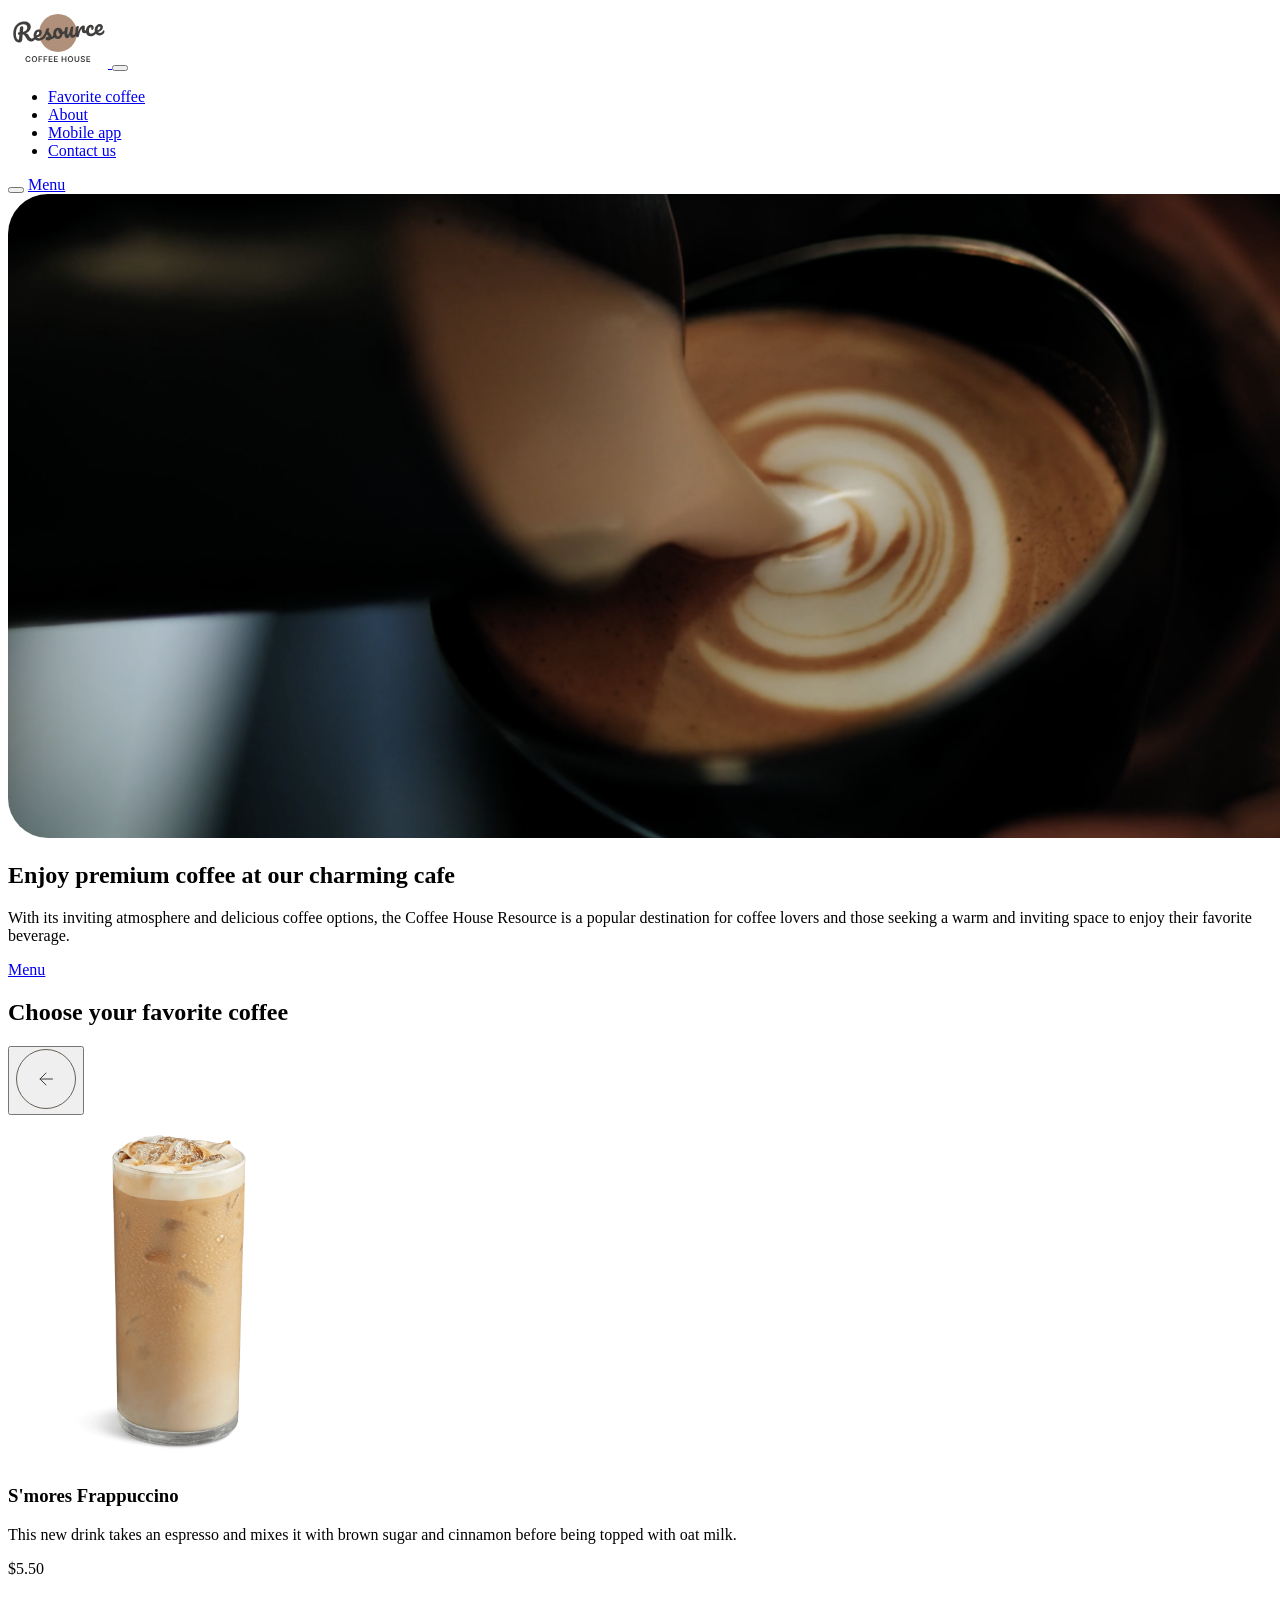
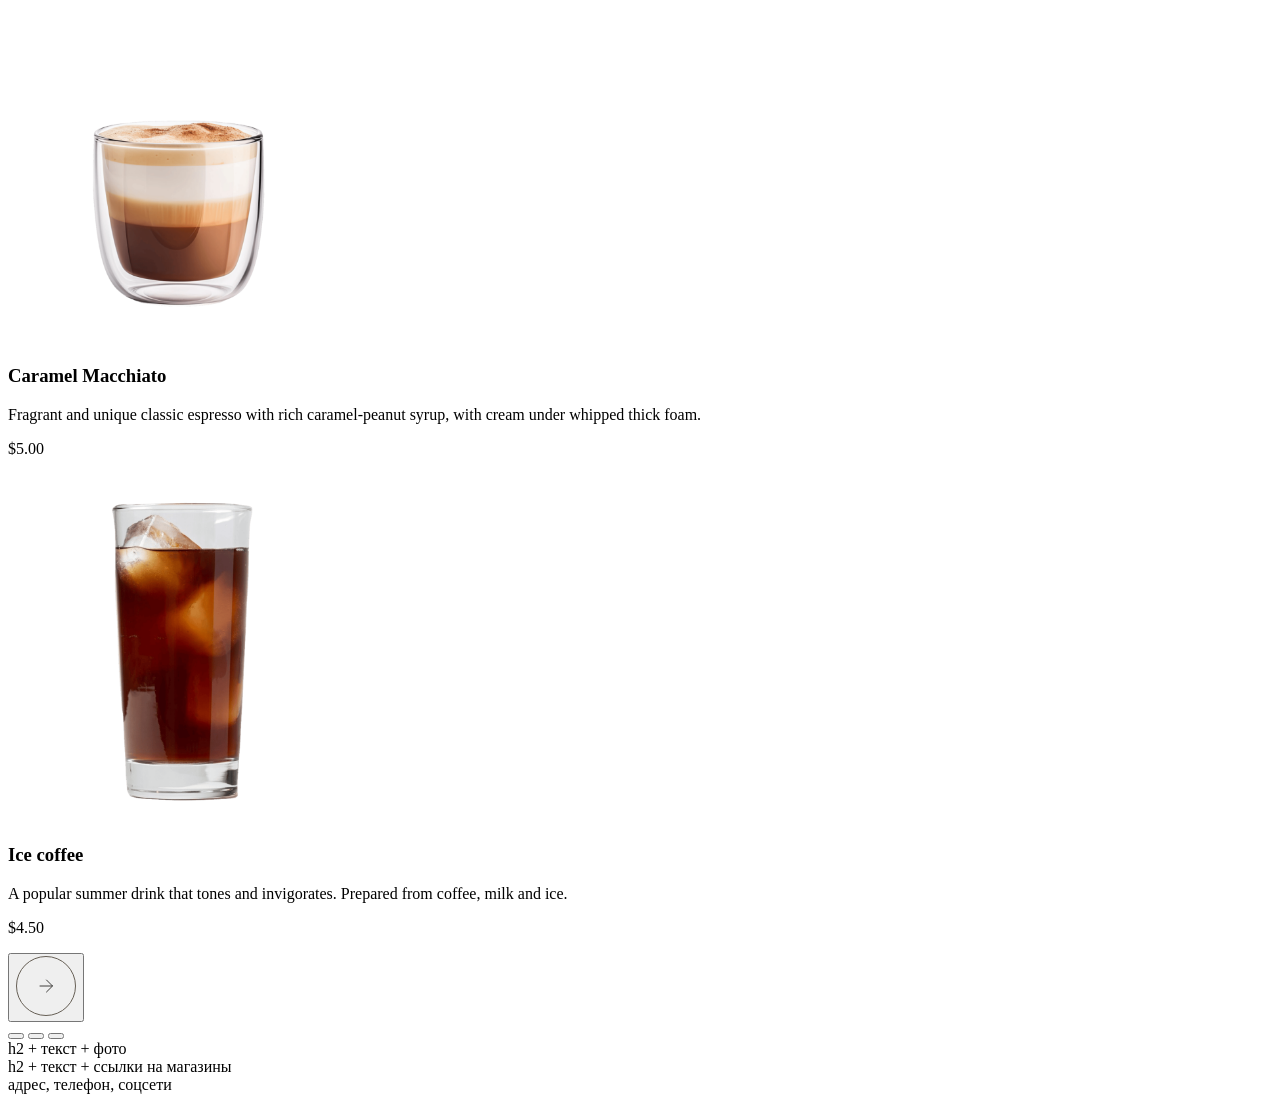
==== index.html @ 39bb1aa1 "feat: add slider to html" ====
<!doctype html>
<html lang="en">
  <head>
    <meta charset="UTF-8" />
    <meta name="viewport" content="width=device-width, initial-scale=1.0" />
    <link rel="stylesheet" href="css/reset.css" />
    <link rel="stylesheet" href="css/variables.css" />
    <link rel="stylesheet" href="css/style.css" />
    <link rel="icon" href="assets/icons/favicon.png" type="image/png" />
    <title>Coffee House</title>
  </head>
  <body>
    <header>
      <a href="index.html">
        <img src="assets/icons/logo.svg" alt="Coffee House" />
      </a>
      <button
        class="burger"
        type="button"
        aria-label="Menu"
        aria-expanded="false"
        aria-controls="site-nav"
      ></button>
      <nav id="site-nav">
        <ul>
          <li><a href="index.html#favorite-coffee">Favorite coffee</a></li>
          <li><a href="index.html#about">About</a></li>
          <li><a href="index.html#mobile-app">Mobile app</a></li>
          <li><a href="menu.html#contact-us">Contact us</a></li>
        </ul>
      </nav>
      <button class="theme-toggle" type="button" aria-label="Switch theme" aria-pressed="false"></button>
      <a class="menu-link" href="menu.html">Menu</a>
    </header>
    <main>
      <section class="hero" id="hero">
        <img class="hero-image" src="assets/images/coffee-hero.png" alt="Coffee image" />
        <div class="hero-content">
          <h1>Enjoy premium coffee at our charming cafe</h1>
          <p>
            With its inviting atmosphere and delicious coffee options, the Coffee House Resource is a popular
            destination for coffee lovers and those seeking a warm and inviting space to enjoy their favorite
            beverage.
          </p>
          <a href="menu.html" class="button">Menu</a>
        </div>
      </section>
      <section id="favorite-coffee">
        <h2>Choose your <span class="accent">favorite</span> coffee</h2>
        <div class="coffee-slider">
          <button
            class="coffee-slider__btn coffee-slider__btn--back"
            type="button"
            aria-label="Previous coffee"
            aria-controls="favorite-slider"
            aria-pressed="false"
          >
            <img src="assets/icons/button-icon-dark-back.svg" alt="" />
          </button>
          <div class="coffee-slider__viewport" id="favorite-slider">
            <ul class="coffee-slider__track">
              <li class="coffee-slider__slide">
                <article>
                  <img class="coffee-slider__image" src="assets/images/coffee-slider-1.png" alt="" />
                  <h3>S'mores Frappuccino</h3>
                  <p>
                    This new drink takes an espresso and mixes it with brown sugar and cinnamon before being
                    topped with oat milk.
                  </p>
                  <p class="coffee-slider__price">$5.50</p>
                </article>
              </li>
              <li class="coffee-slider__slide">
                <article>
                  <img class="coffee-slider__image" src="assets/images/coffee-slider-2.png" alt="" />
                  <h3>Caramel Macchiato</h3>
                  <p>
                    Fragrant and unique classic espresso with rich caramel-peanut syrup, with cream under
                    whipped thick foam.
                  </p>
                  <p class="coffee-slider__price">$5.00</p>
                </article>
              </li>
              <li class="coffee-slider__slide">
                <article>
                  <img class="coffee-slider__image" src="assets/images/coffee-slider-3.png" alt="" />
                  <h3>Ice coffee</h3>
                  <p>
                    A popular summer drink that tones and invigorates. Prepared from coffee, milk and ice.
                  </p>
                  <p class="coffee-slider__price">$4.50</p>
                </article>
              </li>
            </ul>
          </div>
          <button
            class="coffee-slider__btn coffee-slider__btn--next"
            type="button"
            aria-label="Next coffee"
            aria-controls="favorite-slider"
            aria-pressed="false"
          >
            <img src="assets/icons/button-icon-dark-next.svg" alt="" />
          </button>
          <div class="coffee-slider__dots">
            <button
              class="coffee-slider__dot"
              type="button"
              aria-label="Go to slide 1"
              aria-current="true"
            ></button>
            <button class="coffee-slider__dot" type="button" aria-label="Go to slide 2"></button>
            <button class="coffee-slider__dot" type="button" aria-label="Go to slide 3"></button>
          </div>
        </div>
      </section>
      <section id="about">h2 + текст + фото</section>
      <section id="mobile-app">h2 + текст + ссылки на магазины</section>
    </main>
    <footer id="contacts">адрес, телефон, соцсети</footer>
    <script src="js/theme.js"></script>
  </body>
</html>
---- css/style.css ----
.hero-image {
  width: 1360px;
  height: 644px;
  border-radius: 40px;
}

.coffee-slider__image {
  width: 348px;
  height: 348px;
}

.coffee-slider__track {
  list-style: none;
  margin: 0;
  padding: 0;
}
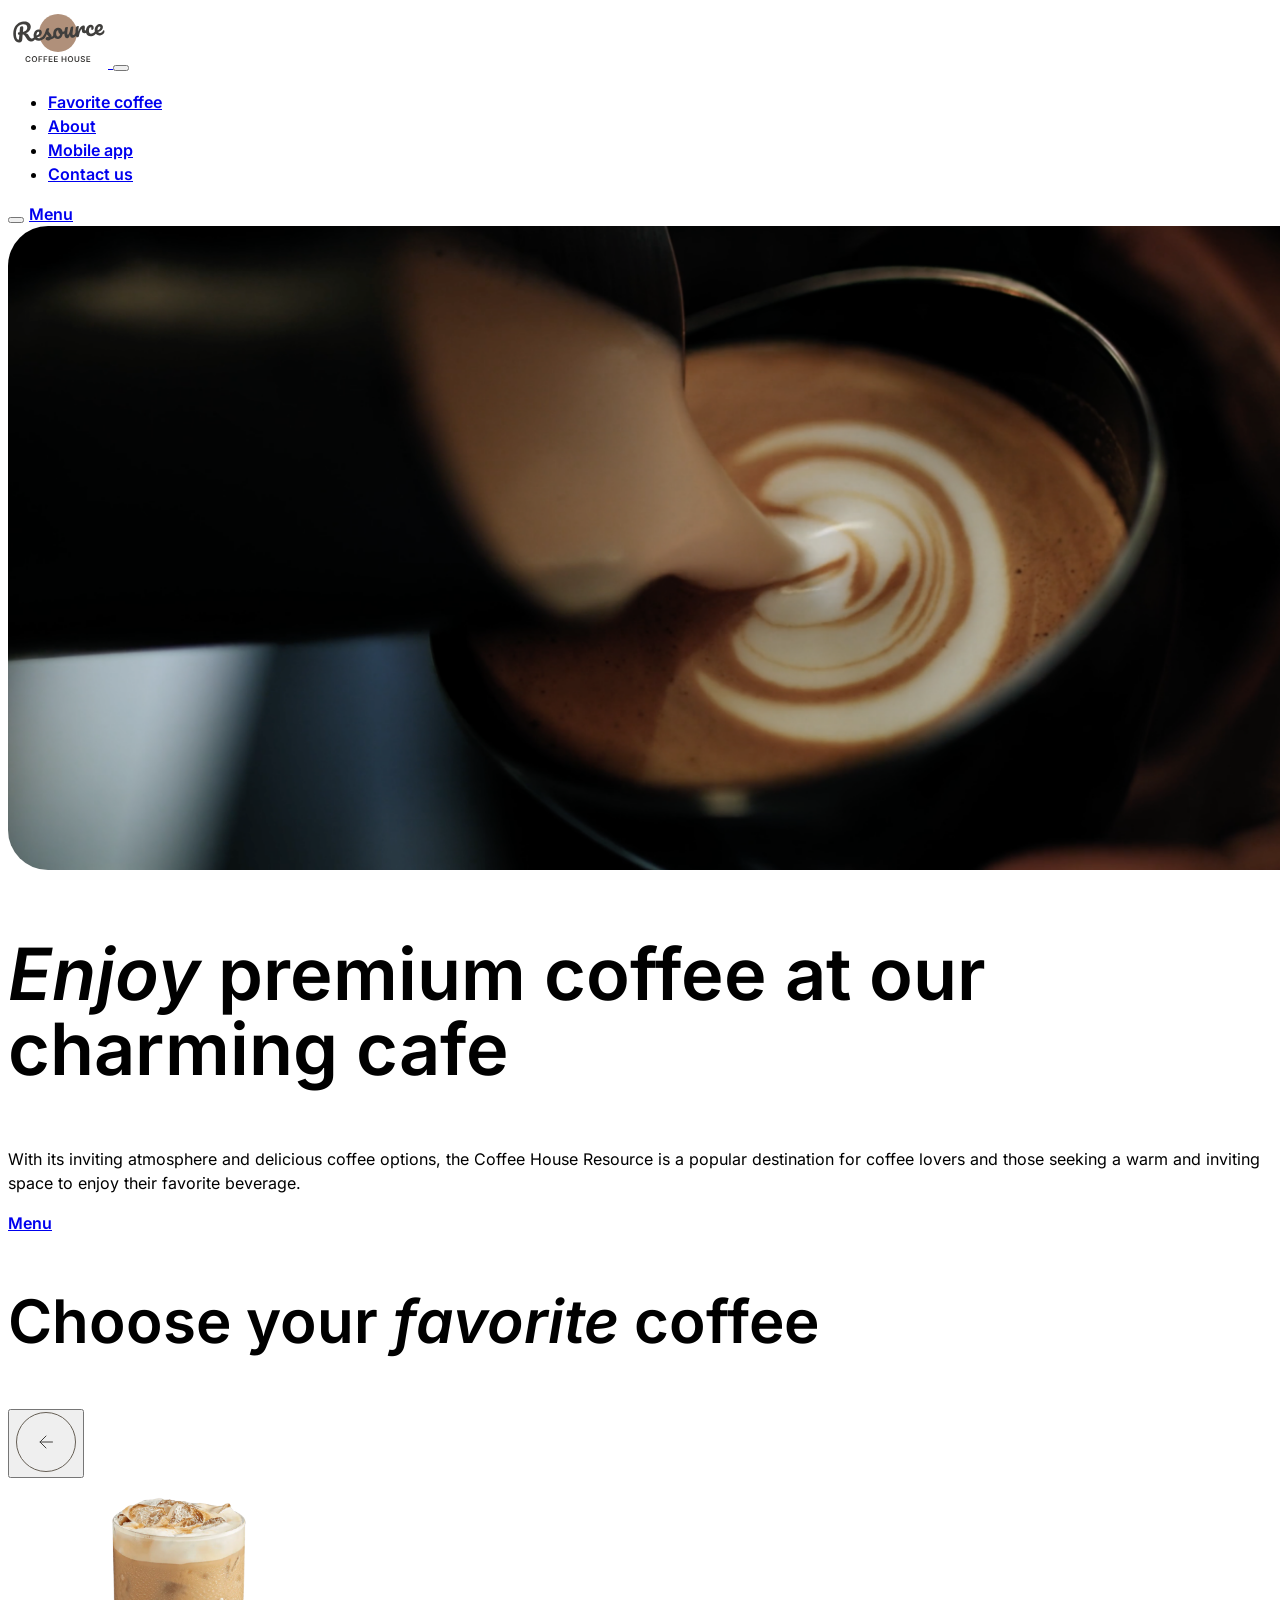
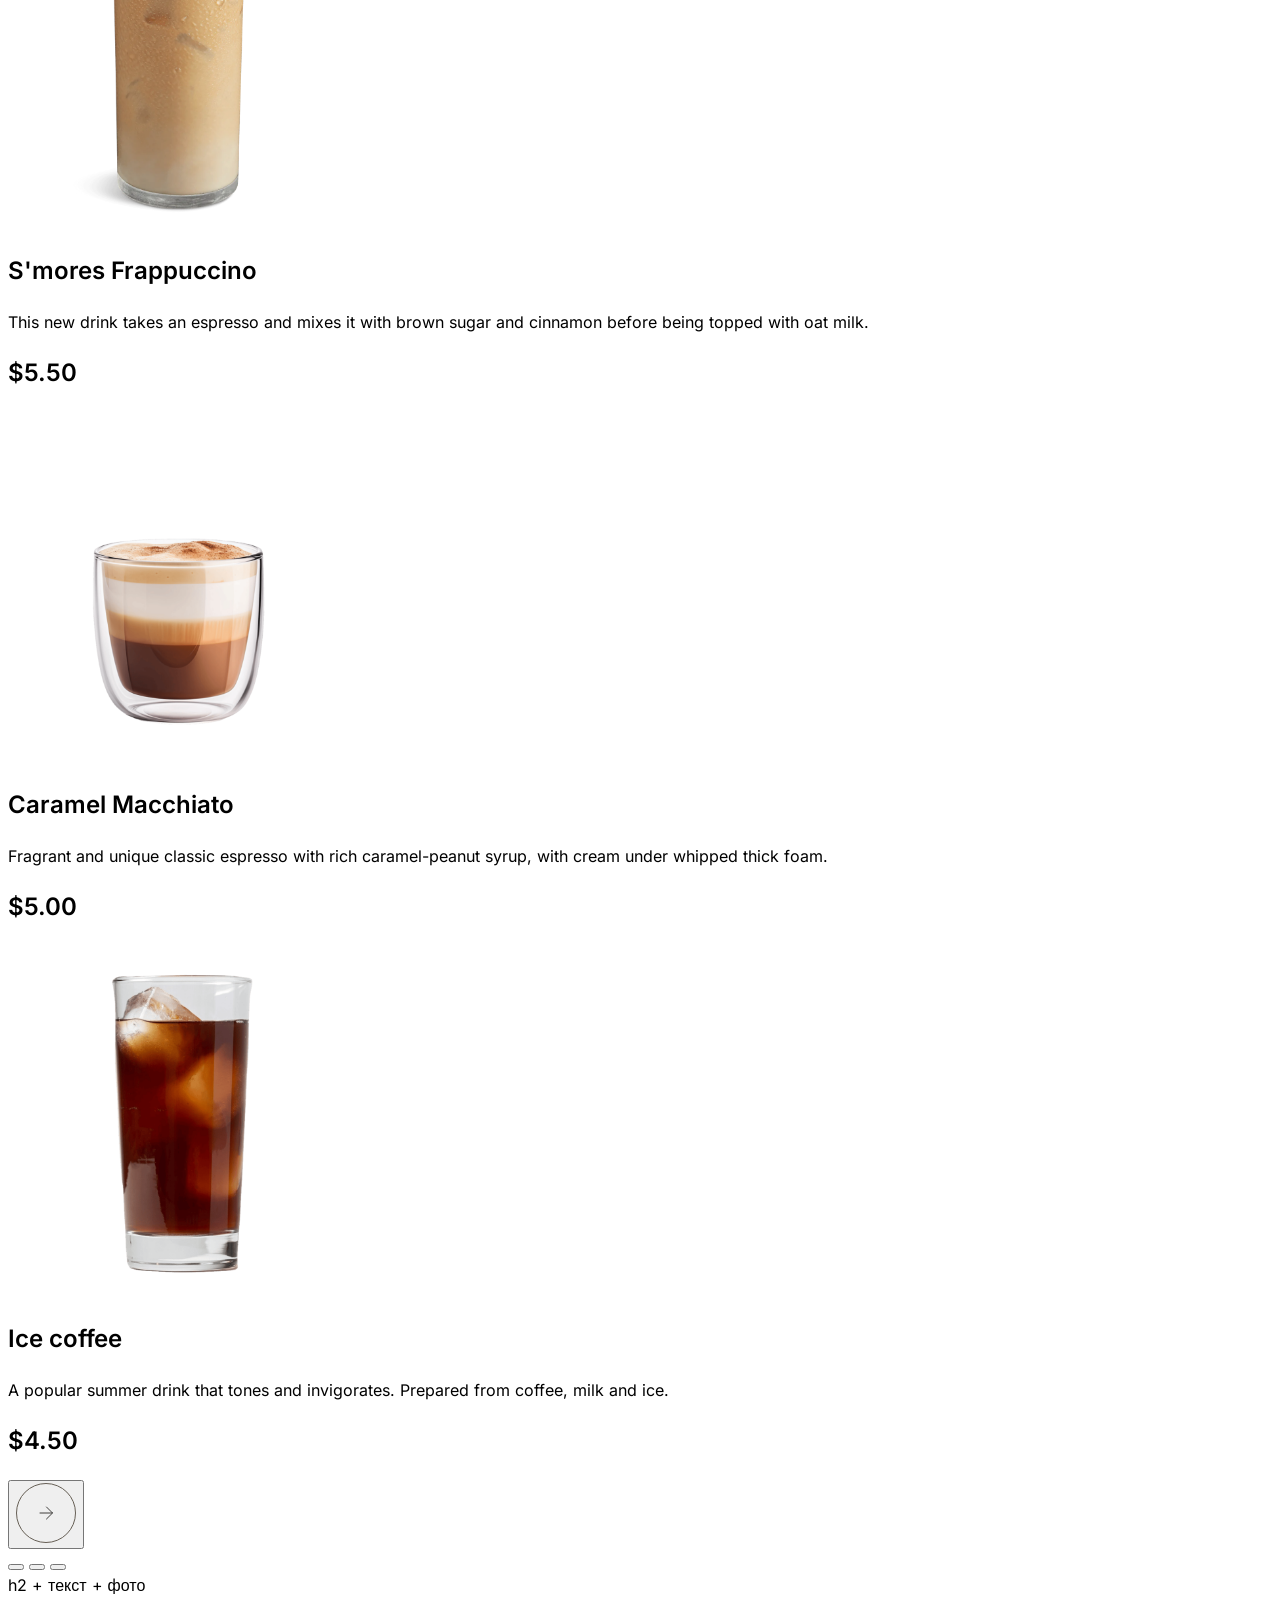
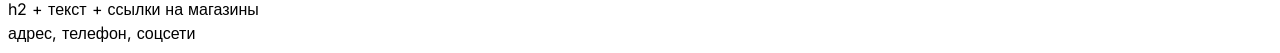
==== commit 6a386a85: "feat: add fonts settings" ====
--- a/index.html
+++ b/index.html
@@ -3,6 +3,20 @@
   <head>
     <meta charset="UTF-8" />
     <meta name="viewport" content="width=device-width, initial-scale=1.0" />
+    <link
+      rel="preload"
+      href="assets/fonts/inter-latin.woff2"
+      as="font"
+      type="font/woff2"
+      crossorigin
+    />
+    <link
+      rel="preload"
+      href="assets/fonts/inter-latin-italic-600.woff2"
+      as="font"
+      type="font/woff2"
+      crossorigin
+    />
     <link rel="stylesheet" href="css/reset.css" />
     <link rel="stylesheet" href="css/variables.css" />
     <link rel="stylesheet" href="css/style.css" />
@@ -36,13 +50,13 @@
       <section class="hero" id="hero">
         <img class="hero-image" src="assets/images/coffee-hero.png" alt="Coffee image" />
         <div class="hero-content">
-          <h1>Enjoy premium coffee at our charming cafe</h1>
+          <h1><span class="accent">Enjoy</span> premium coffee at our charming cafe</h1>
           <p>
             With its inviting atmosphere and delicious coffee options, the Coffee House Resource is a popular
             destination for coffee lovers and those seeking a warm and inviting space to enjoy their favorite
             beverage.
           </p>
-          <a href="menu.html" class="button">Menu</a>
+          <a class="menu-link button" href="menu.html">Menu</a>
         </div>
       </section>
       <section id="favorite-coffee">
@@ -53,7 +67,6 @@
             type="button"
             aria-label="Previous coffee"
             aria-controls="favorite-slider"
-            aria-pressed="false"
           >
             <img src="assets/icons/button-icon-dark-back.svg" alt="" />
           </button>
@@ -98,7 +111,6 @@
             type="button"
             aria-label="Next coffee"
             aria-controls="favorite-slider"
-            aria-pressed="false"
           >
             <img src="assets/icons/button-icon-dark-next.svg" alt="" />
           </button>
--- a/css/variables.css
+++ b/css/variables.css
@@ -0,0 +1,52 @@
+@font-face {
+  font-family: "Inter";
+  font-style: normal;
+  font-weight: 400 600;
+  font-display: optional;
+  src: url("../assets/fonts/inter-latin.woff2") format("woff2");
+}
+
+@font-face {
+  font-family: "Inter";
+  font-style: italic;
+  font-weight: 600;
+  font-display: optional;
+  src: url("../assets/fonts/inter-latin-italic-600.woff2") format("woff2");
+}
+
+:root {
+  --font-family: "Inter", sans-serif;
+
+  /* headings */
+  --font-size-h1: 72px;
+  --font-weight-h1: 600;
+  --line-height-h1: 1.05;
+  --font-style-h1-accent: italic;
+
+  --font-size-h2: 60px;
+  --font-weight-h2: 600;
+  --line-height-h2: 1.25;
+  --font-style-h2-accent: italic;
+
+  --font-size-h3: 24px;
+  --font-weight-h3: 600;
+  --line-height-h3: 1.25;
+
+  /* body */
+  --font-size-body-medium: 16px;
+  --font-weight-body-medium: 400;
+  --line-height-body-medium: 1.5;
+
+  --font-size-body-caption: 10px;
+  --font-weight-body-caption: 600;
+  --line-height-body-caption: 1.4;
+
+  /* action */
+  --font-size-link-and-button: 16px;
+  --font-weight-link-and-button: 600;
+  --line-height-link-and-button: 1.5;
+
+  --font-size-burger-link: 32px;
+  --font-weight-burger-link: 600;
+  --line-height-burger-link: 1.25;
+}
--- a/css/style.css
+++ b/css/style.css
@@ -1,3 +1,45 @@
+body {
+  font-family: var(--font-family);
+  font-size: var(--font-size-body-medium);
+  font-weight: var(--font-weight-body-medium);
+  line-height: var(--line-height-body-medium);
+  font-synthesis: none;
+}
+
+h1 {
+  font-size: var(--font-size-h1);
+  font-weight: var(--font-weight-h1);
+  line-height: var(--line-height-h1);
+}
+
+h1 .accent {
+  font-style: var(--font-style-h1-accent);
+}
+
+h2 {
+  font-size: var(--font-size-h2);
+  font-weight: var(--font-weight-h2);
+  line-height: var(--line-height-h2);
+}
+
+h2 .accent {
+  font-style: var(--font-style-h2-accent);
+}
+
+h3,
+.coffee-slider__price {
+  font-size: var(--font-size-h3);
+  font-weight: var(--font-weight-h3);
+  line-height: var(--line-height-h3);
+}
+
+#site-nav a,
+.menu-link {
+  font-size: var(--font-size-link-and-button);
+  font-weight: var(--font-weight-link-and-button);
+  line-height: var(--line-height-link-and-button);
+}
+
 .hero-image {
   width: 1360px;
   height: 644px;
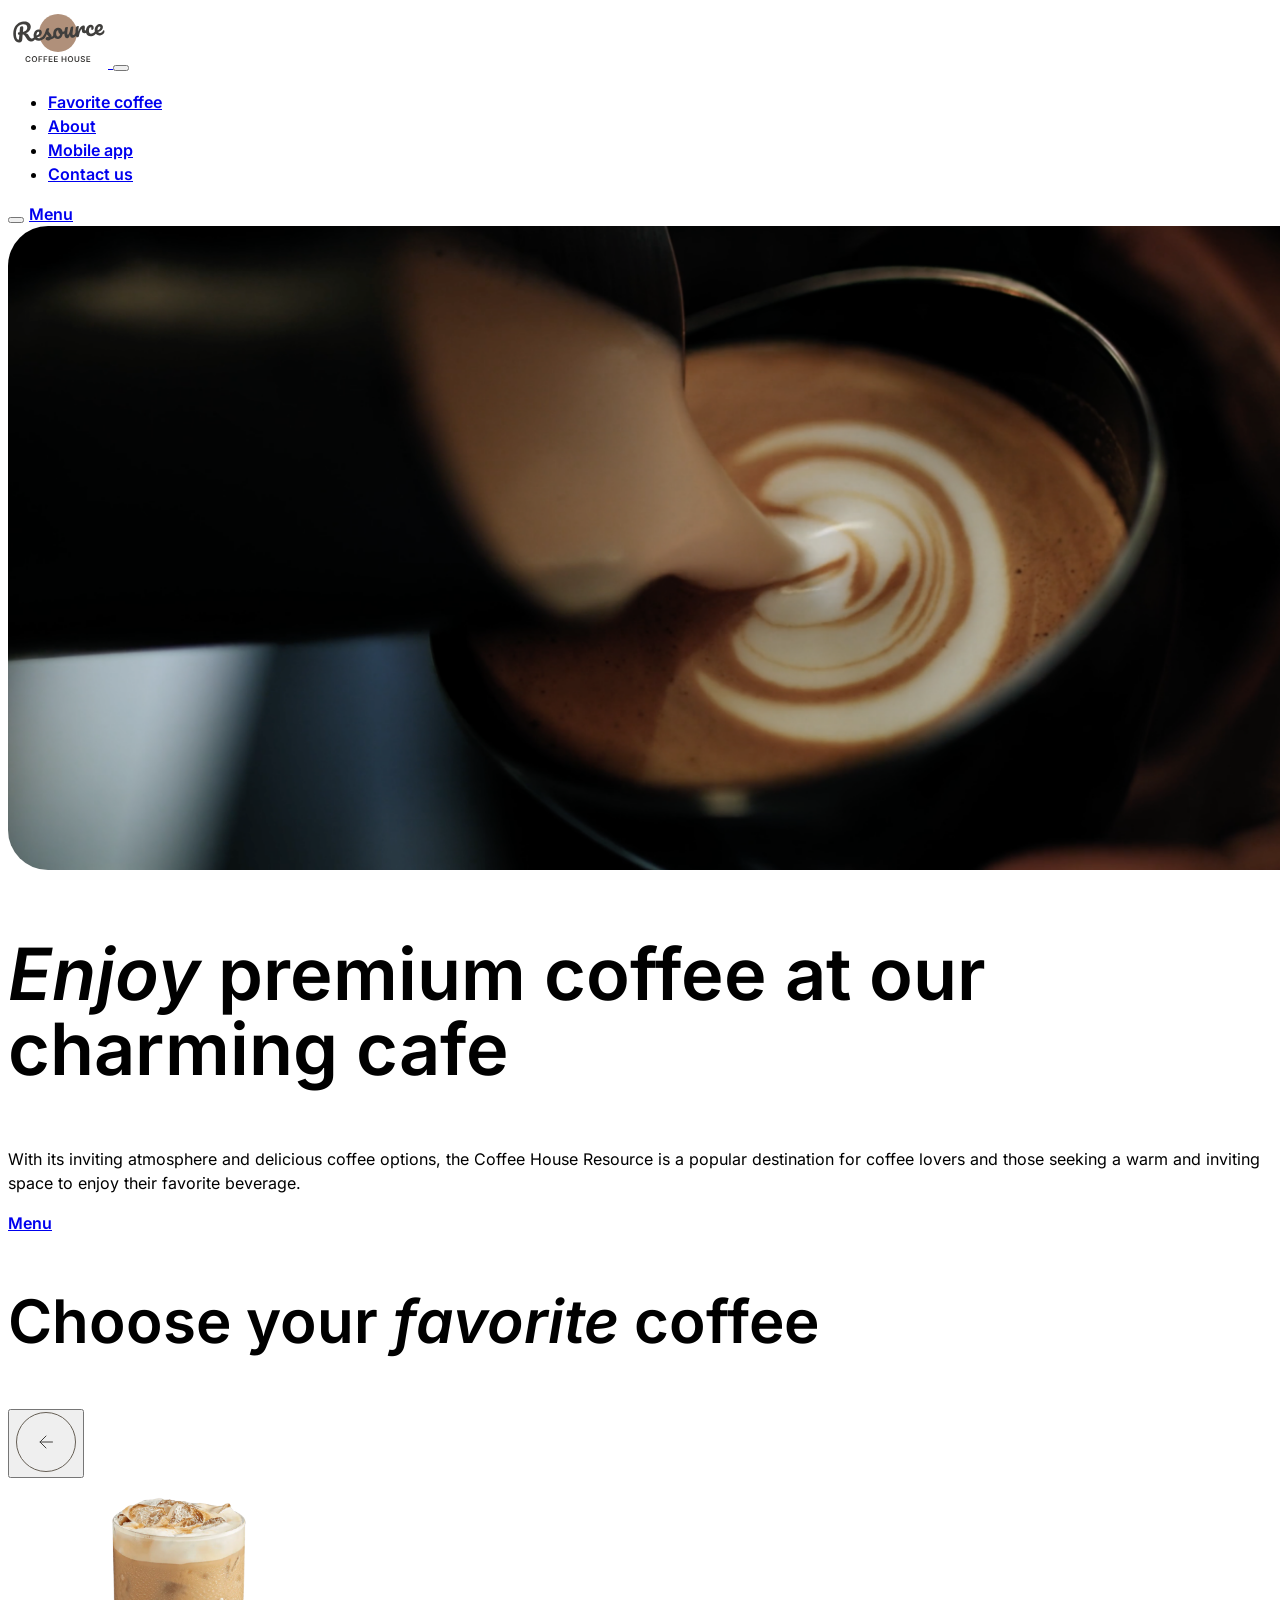
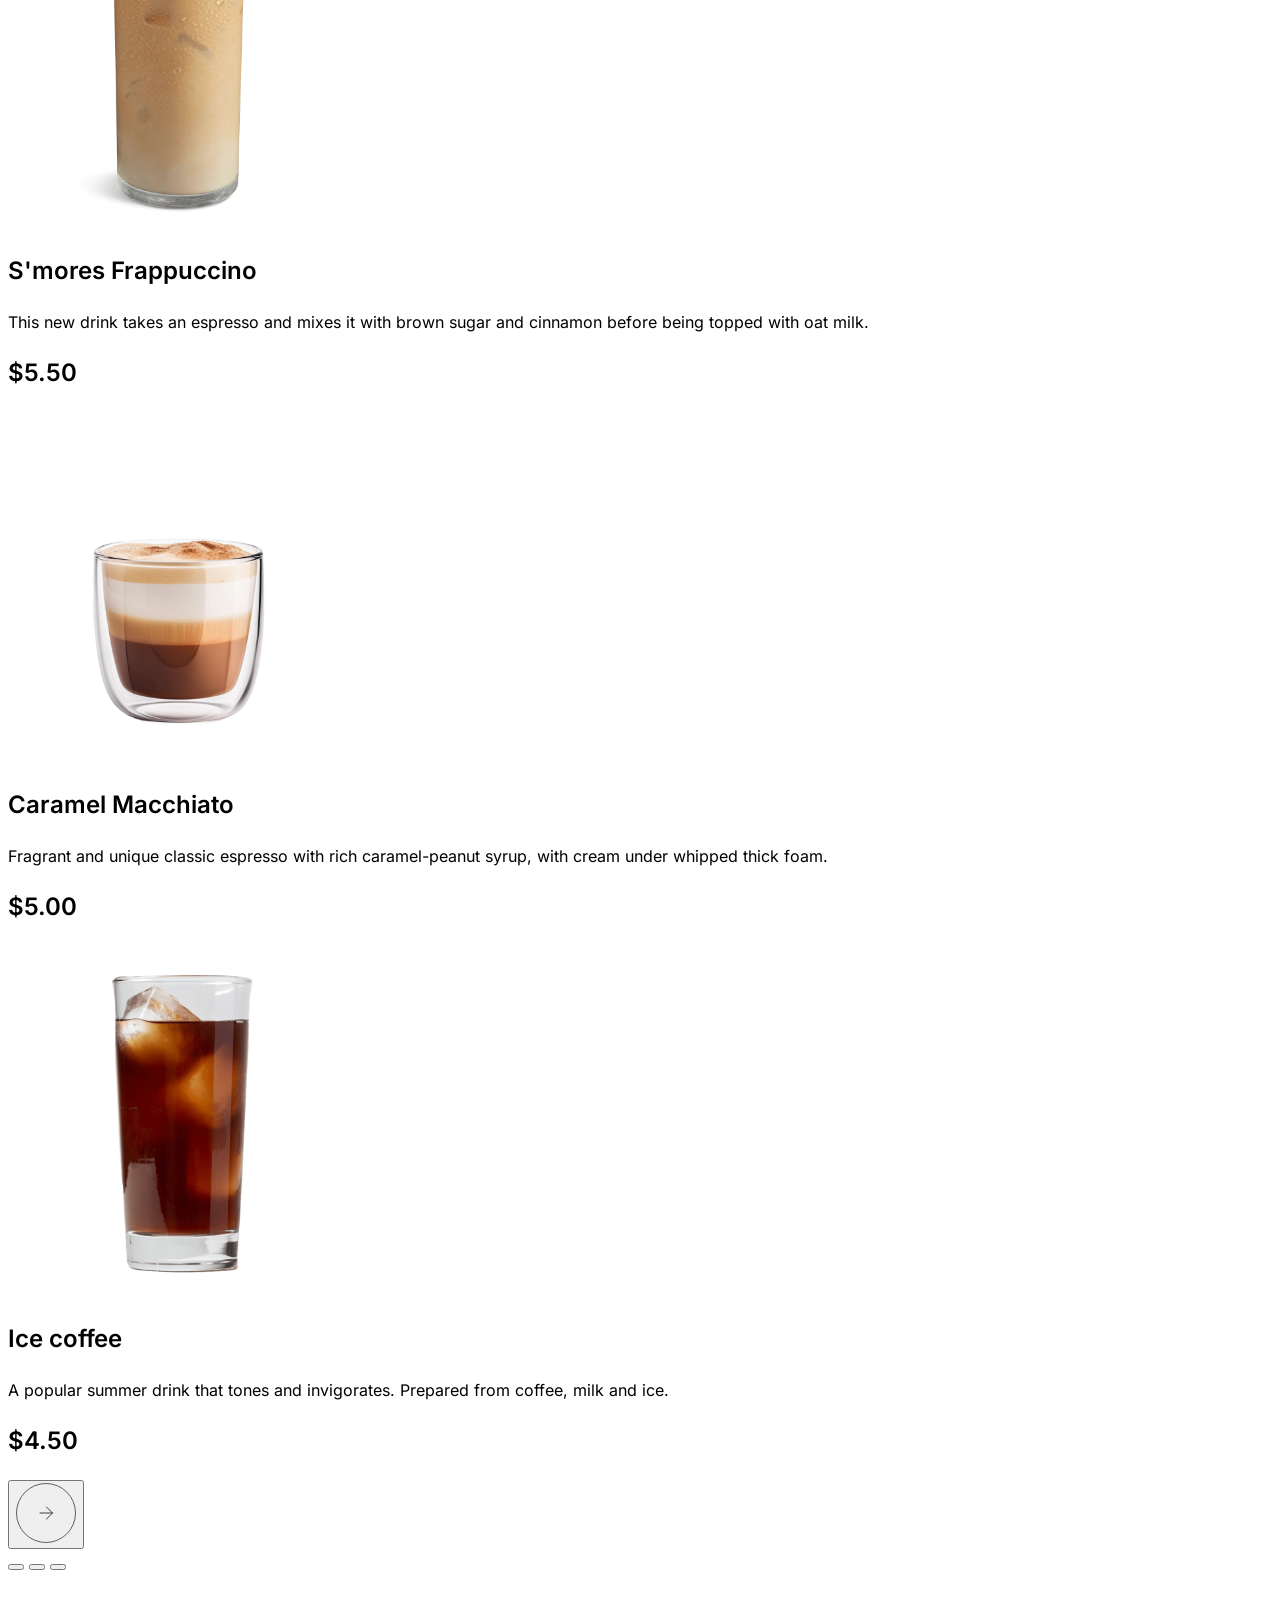
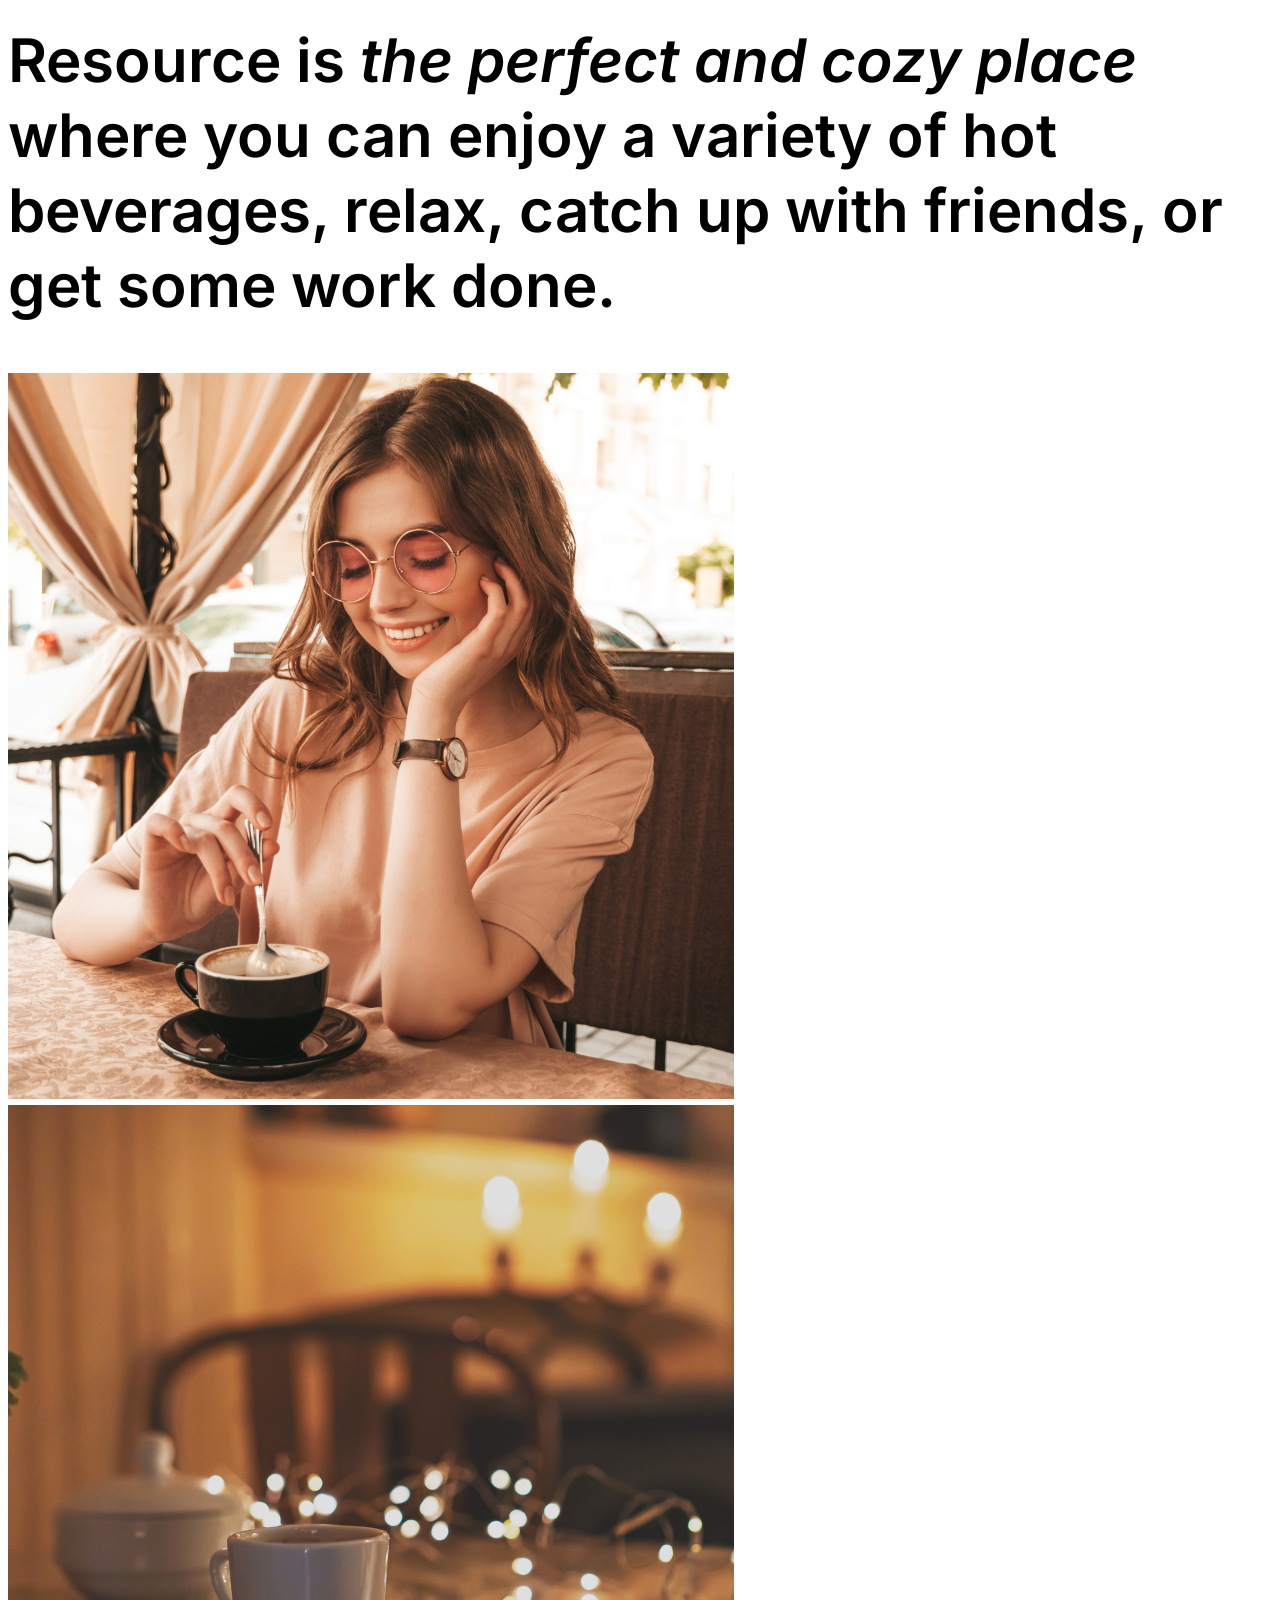
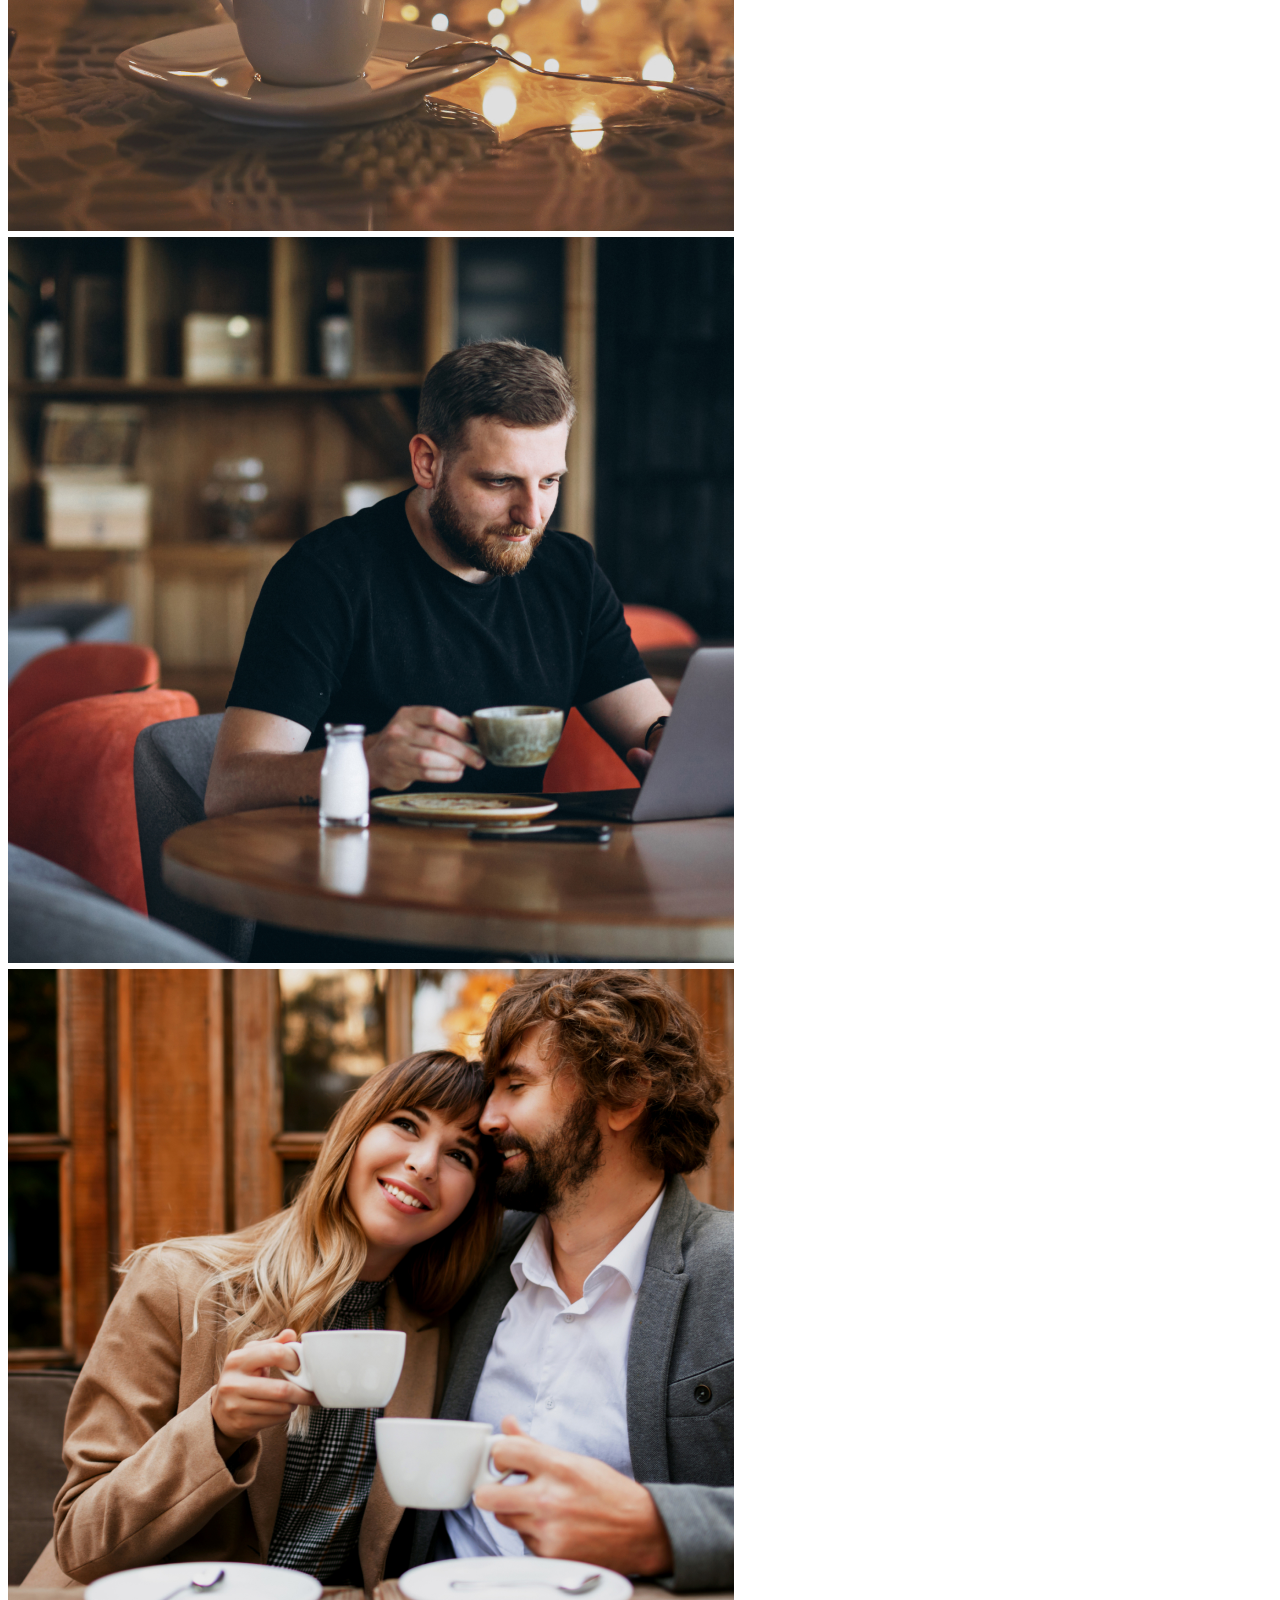
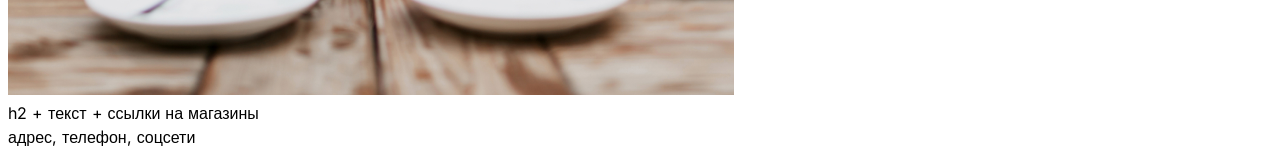
==== commit df78485d: "feat: add about section" ====
--- a/index.html
+++ b/index.html
@@ -3,13 +3,7 @@
   <head>
     <meta charset="UTF-8" />
     <meta name="viewport" content="width=device-width, initial-scale=1.0" />
-    <link
-      rel="preload"
-      href="assets/fonts/inter-latin.woff2"
-      as="font"
-      type="font/woff2"
-      crossorigin
-    />
+    <link rel="preload" href="assets/fonts/inter-latin.woff2" as="font" type="font/woff2" crossorigin />
     <link
       rel="preload"
       href="assets/fonts/inter-latin-italic-600.woff2"
@@ -126,7 +120,18 @@
           </div>
         </div>
       </section>
-      <section id="about">h2 + текст + фото</section>
+      <section class="coffee-about" id="about">
+        <h2>
+          Resource is <span class="accent">the perfect and cozy place</span> where you can enjoy a variety of
+          hot beverages, relax, catch up with friends, or get some work done.
+        </h2>
+        <div class="coffee-about__gallery">
+          <img class="coffee-about__image" src="assets/images/about-1.png" alt="Girl with coffee" />
+          <img class="coffee-about__image" src="assets/images/about-2.png" alt="Cup on table" />
+          <img class="coffee-about__image" src="assets/images/about-3.png" alt="Man with laptop and coffee" />
+          <img class="coffee-about__image" src="assets/images/about-4.png" alt="Couple with coffee" />
+        </div>
+      </section>
       <section id="mobile-app">h2 + текст + ссылки на магазины</section>
     </main>
     <footer id="contacts">адрес, телефон, соцсети</footer>
--- a/css/style.css
+++ b/css/style.css
@@ -56,3 +56,8 @@
   margin: 0;
   padding: 0;
 }
+
+.coffee-about__image {
+  width: 726px;
+  height: 726px;
+}
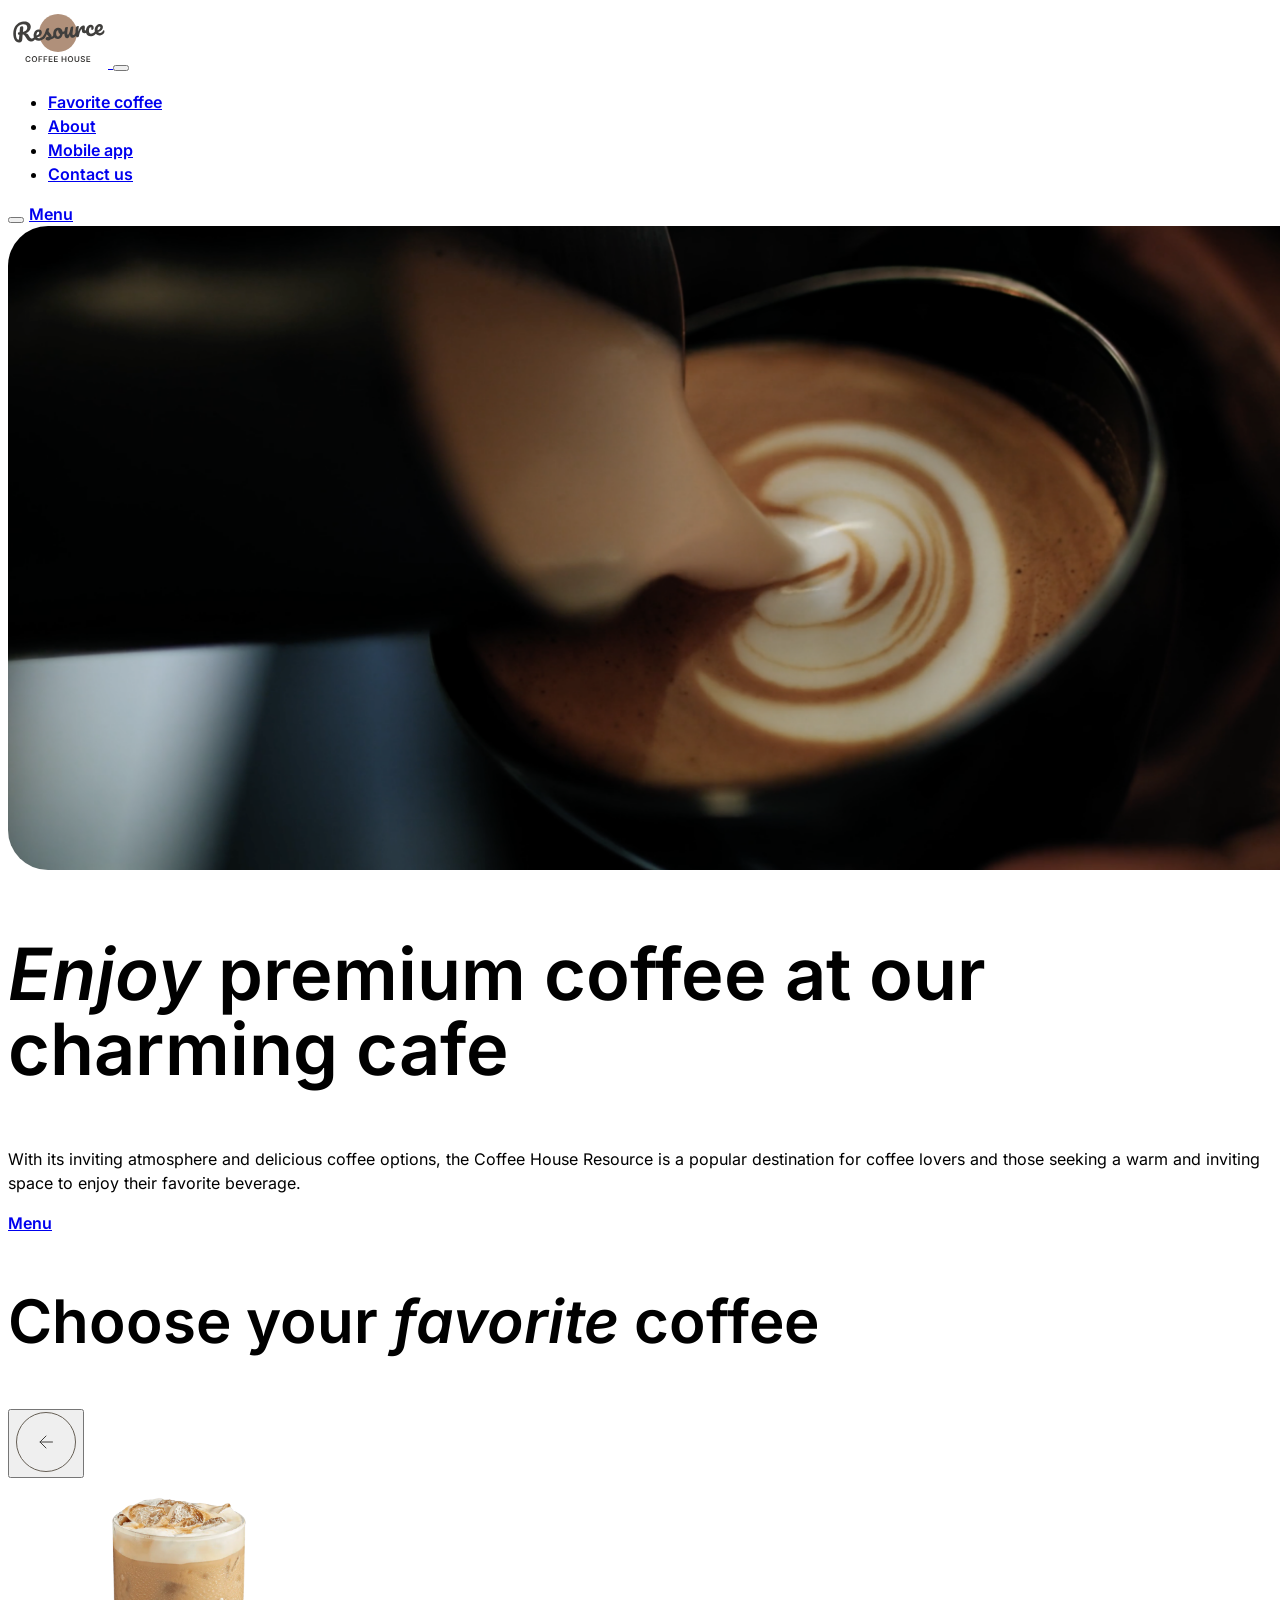
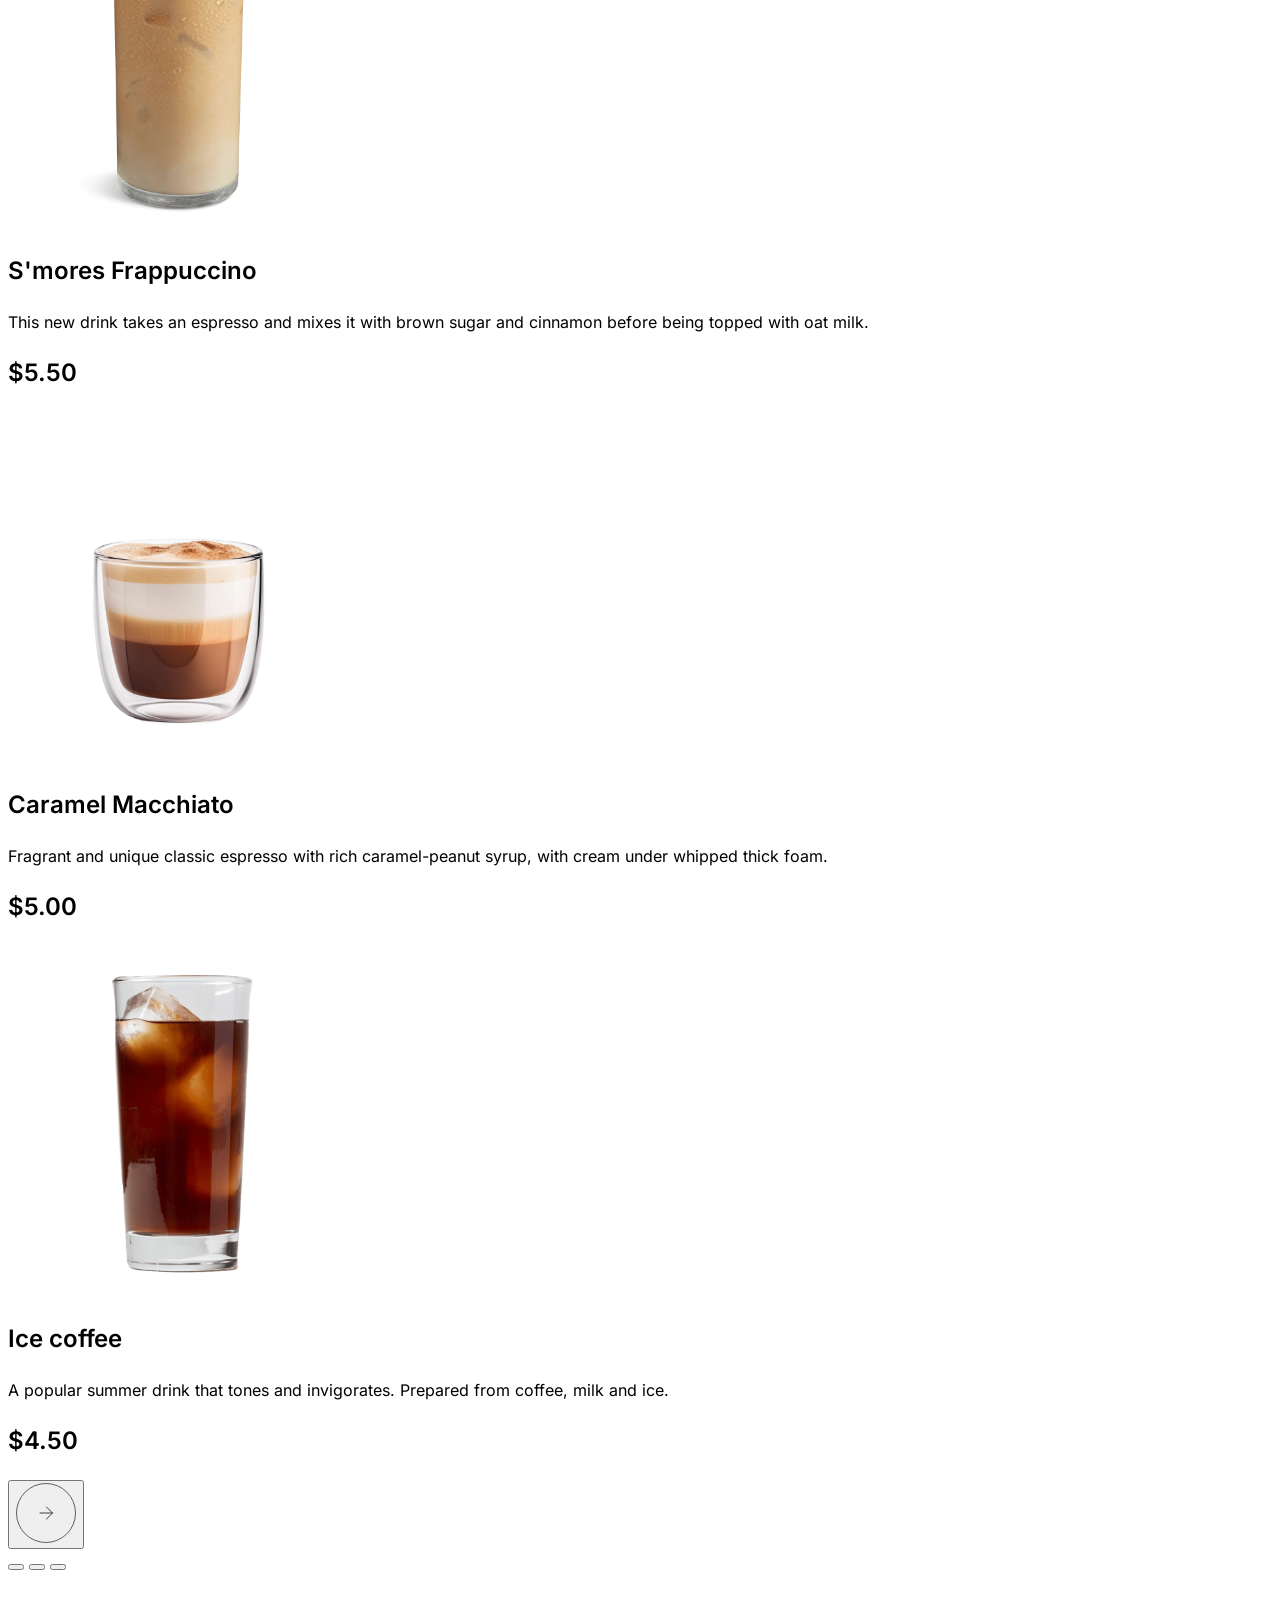
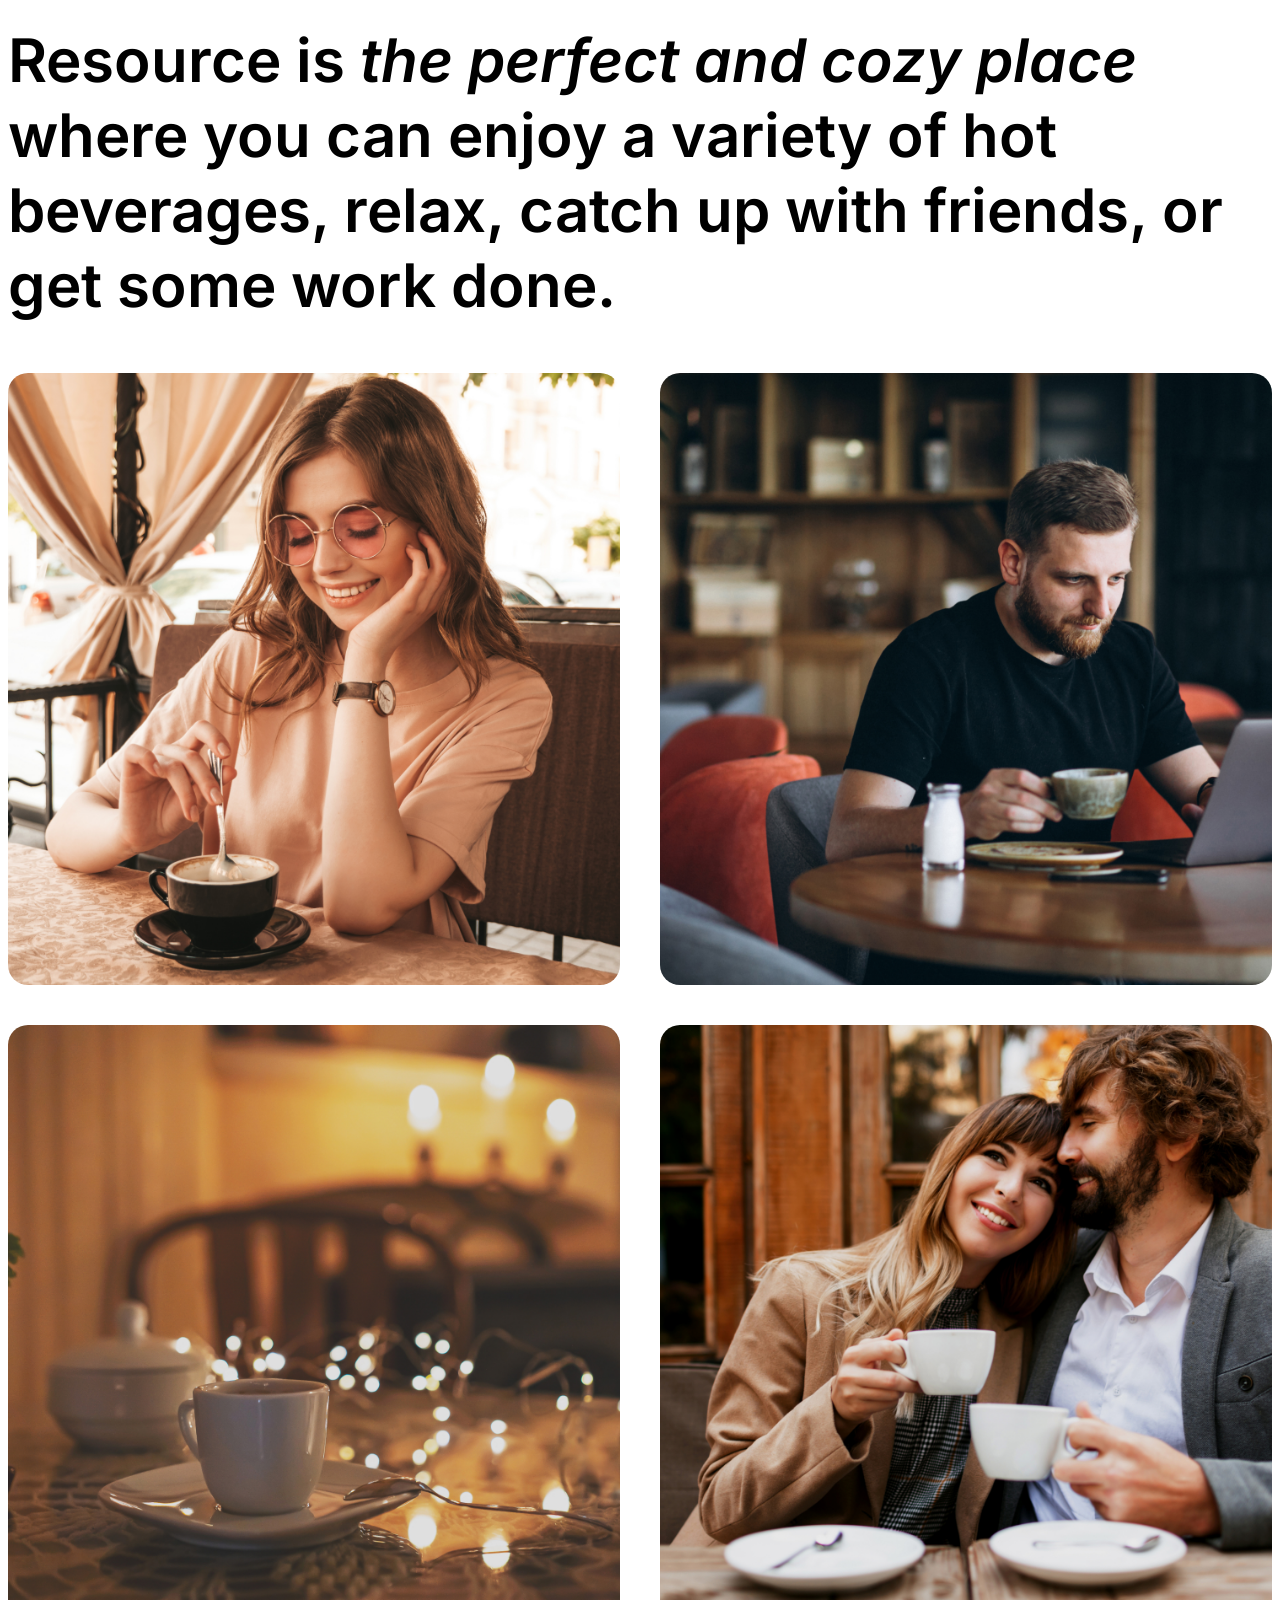
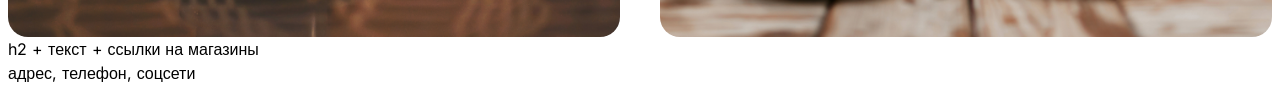
==== commit 1f37d39a: "feat: add css for about section" ====
--- a/index.html
+++ b/index.html
@@ -127,8 +127,8 @@
         </h2>
         <div class="coffee-about__gallery">
           <img class="coffee-about__image" src="assets/images/about-1.png" alt="Girl with coffee" />
+          <img class="coffee-about__image" src="assets/images/about-3.png" alt="Man with laptop and coffee" />
           <img class="coffee-about__image" src="assets/images/about-2.png" alt="Cup on table" />
-          <img class="coffee-about__image" src="assets/images/about-3.png" alt="Man with laptop and coffee" />
           <img class="coffee-about__image" src="assets/images/about-4.png" alt="Couple with coffee" />
         </div>
       </section>
--- a/css/style.css
+++ b/css/style.css
@@ -57,7 +57,21 @@
   padding: 0;
 }
 
+.coffee-about__gallery {
+  display: grid;
+  grid-template-columns: 1fr 1fr;
+  gap: 40px;
+  align-items: start;
+}
+
 .coffee-about__image {
-  width: 726px;
-  height: 726px;
+  display: block;
+  width: 100%;
+  height: auto;
+  border-radius: 20px;
 }
+
+.coffee-about {
+  max-width: 1360px;
+  margin-inline: auto;
+}
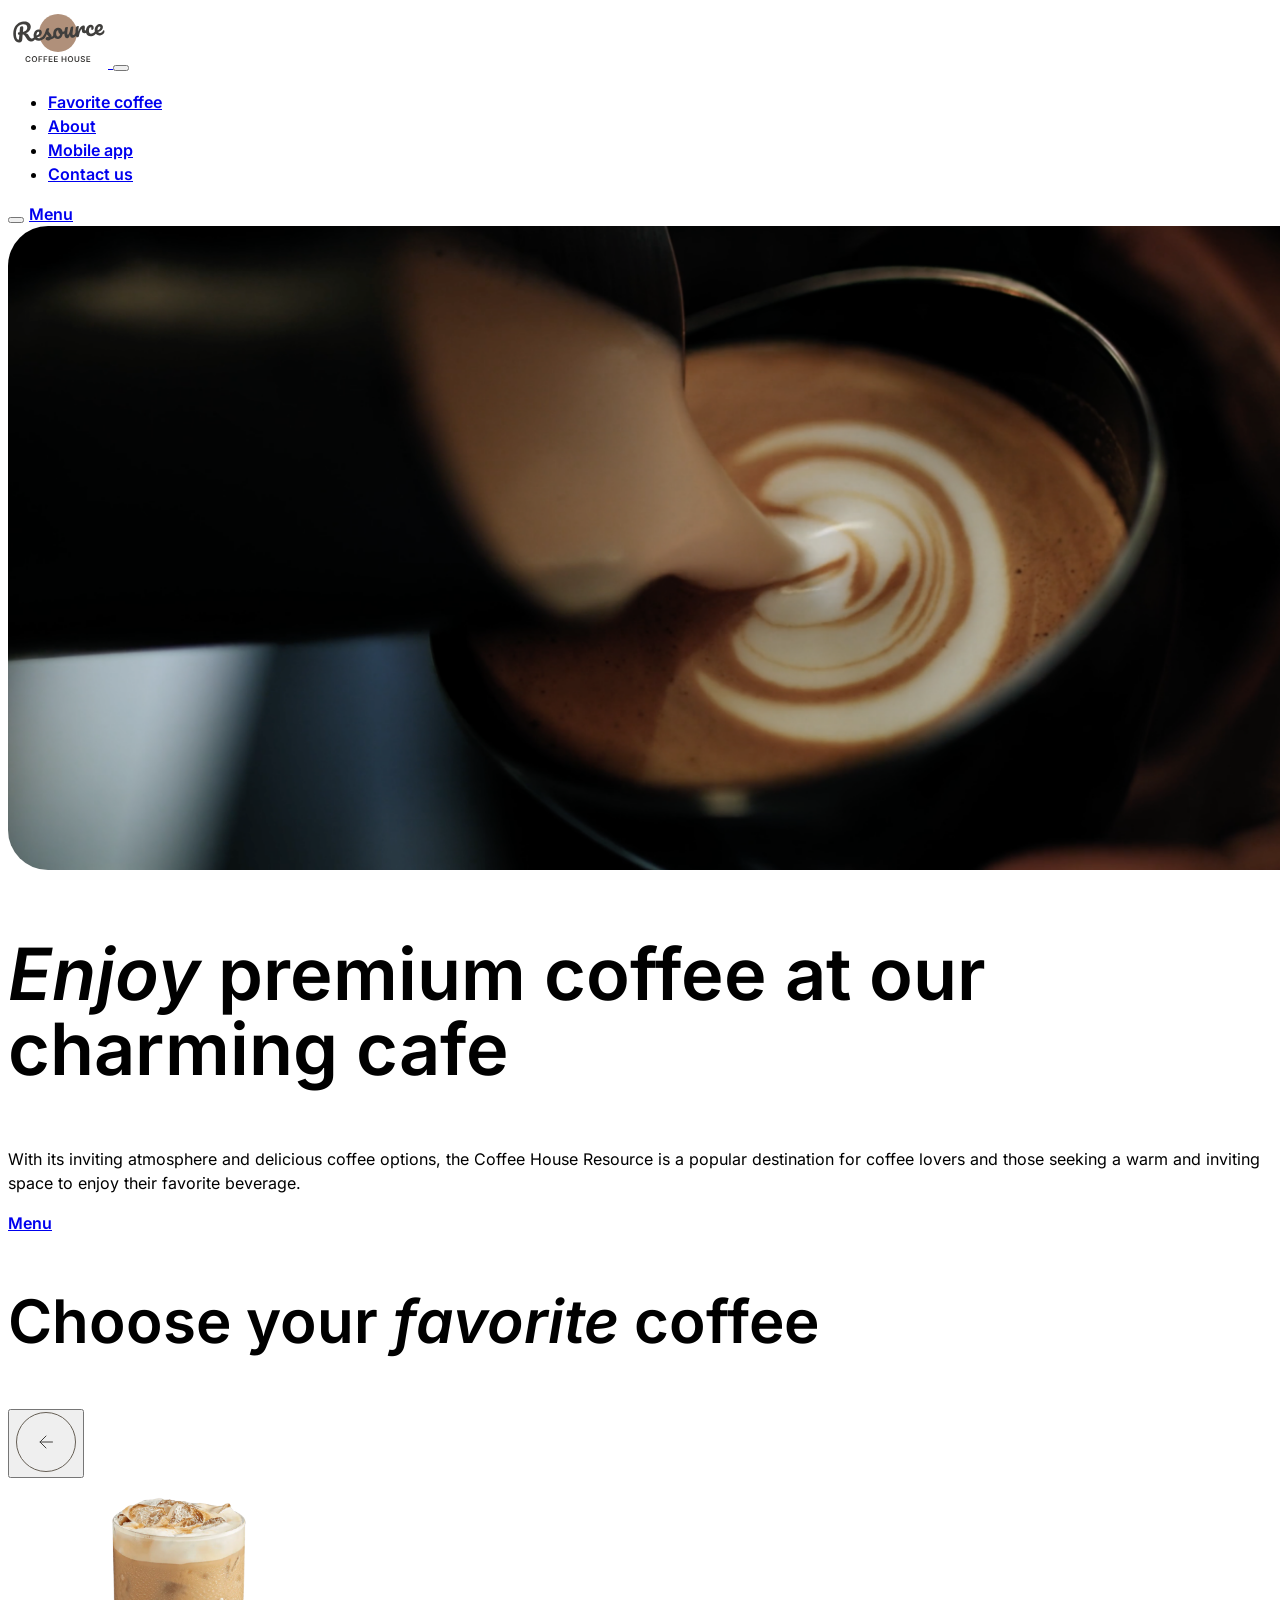
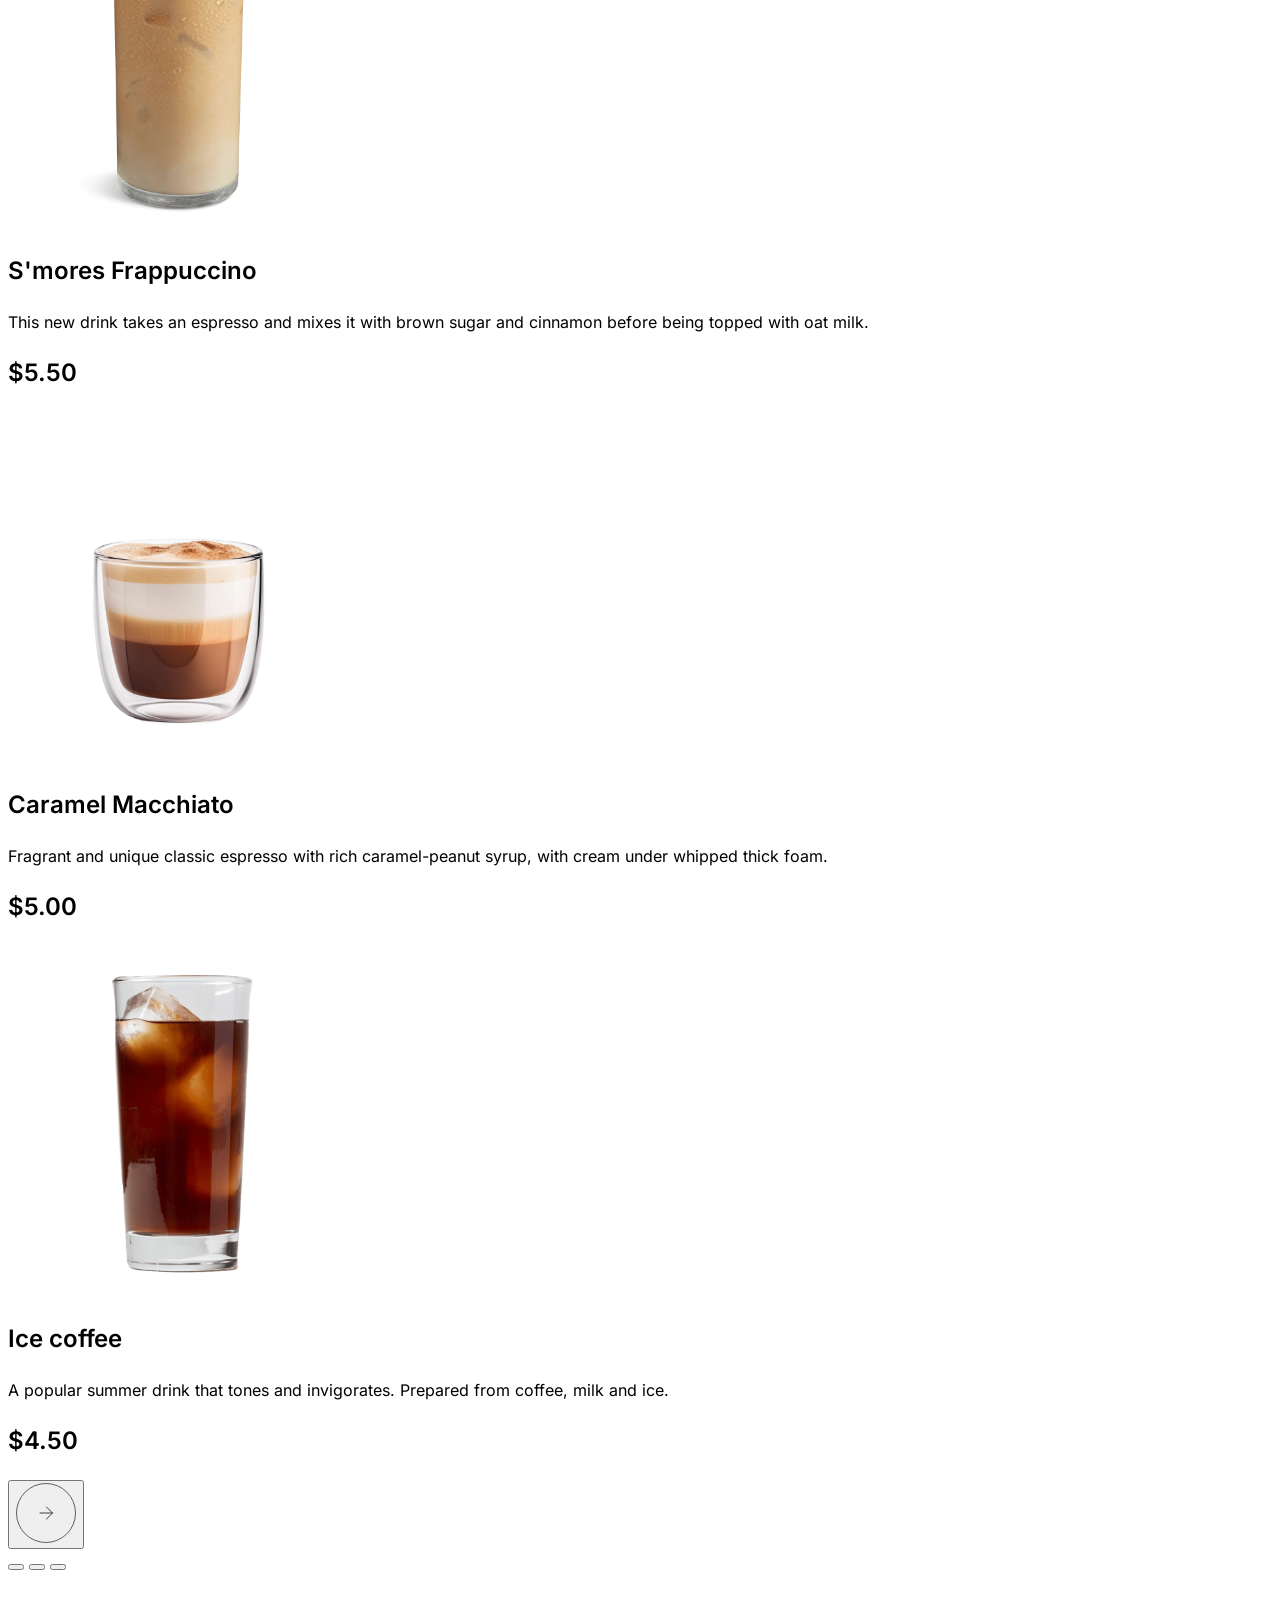
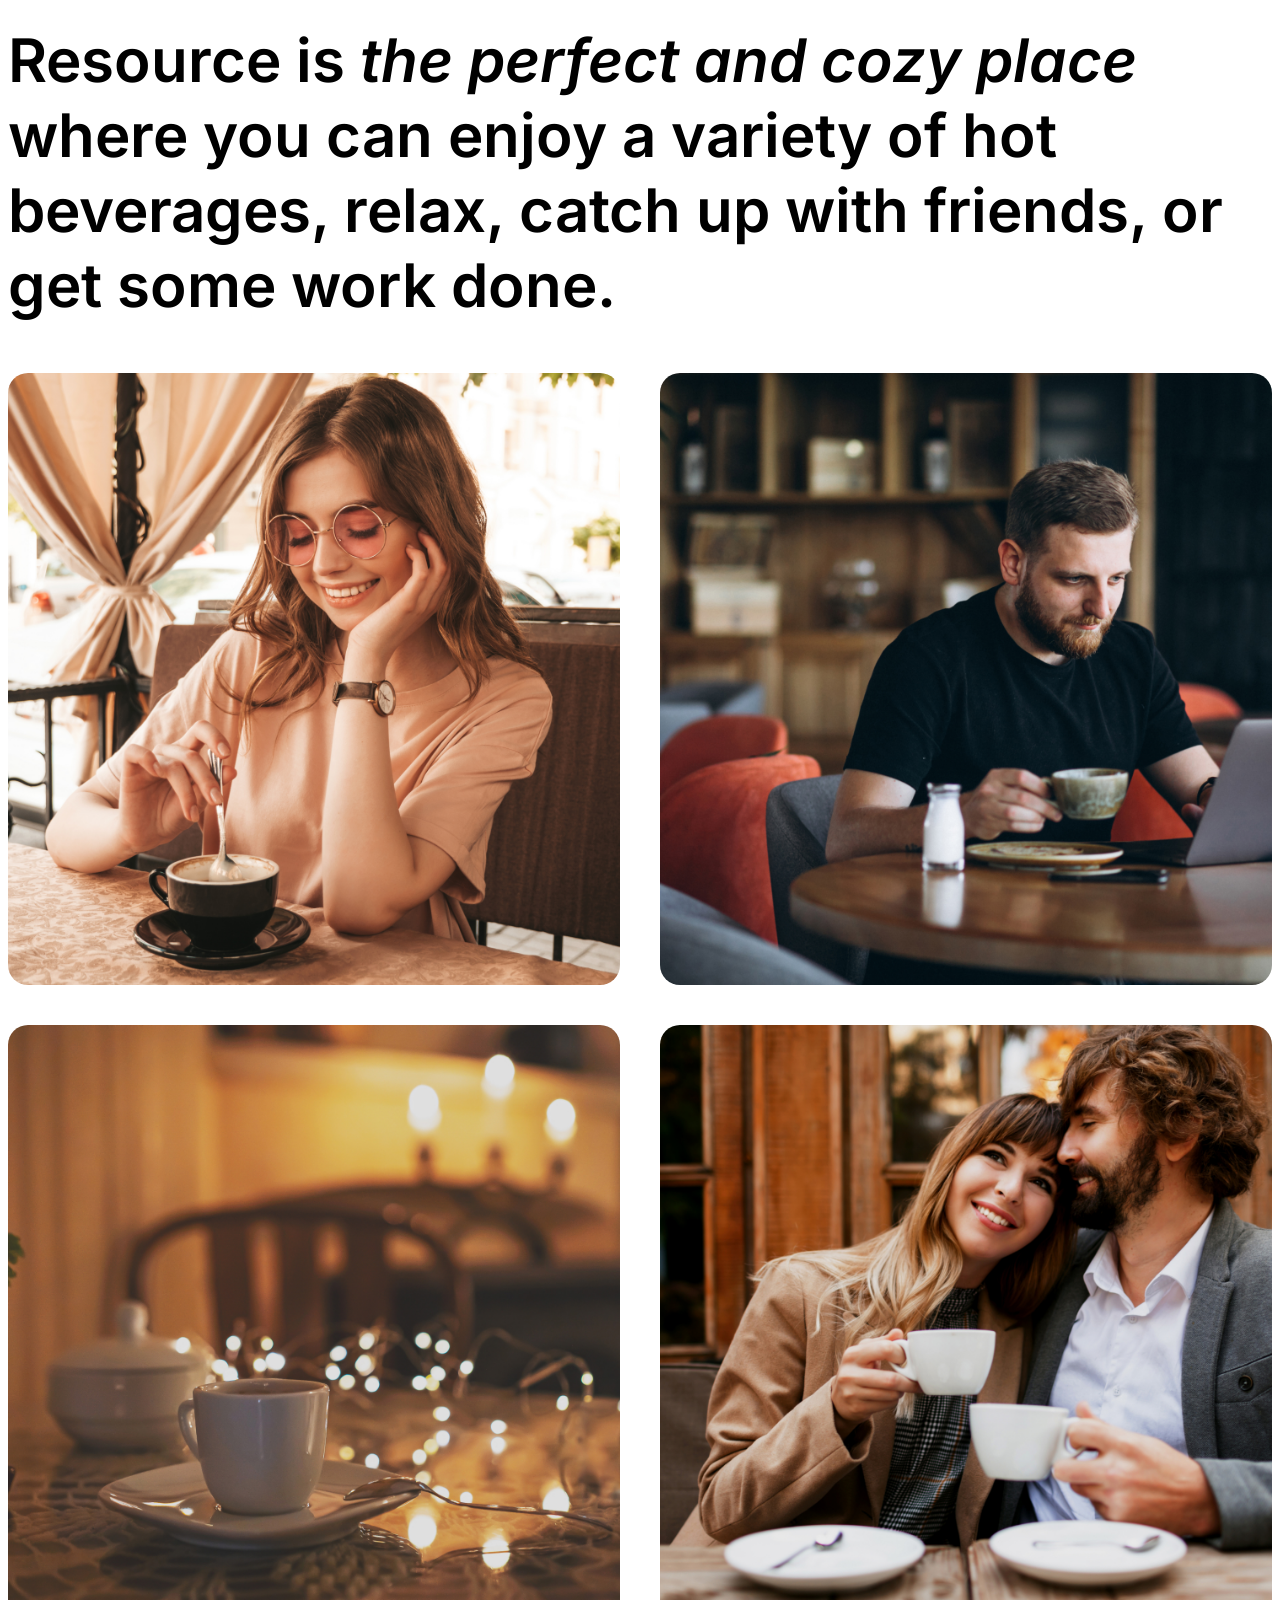
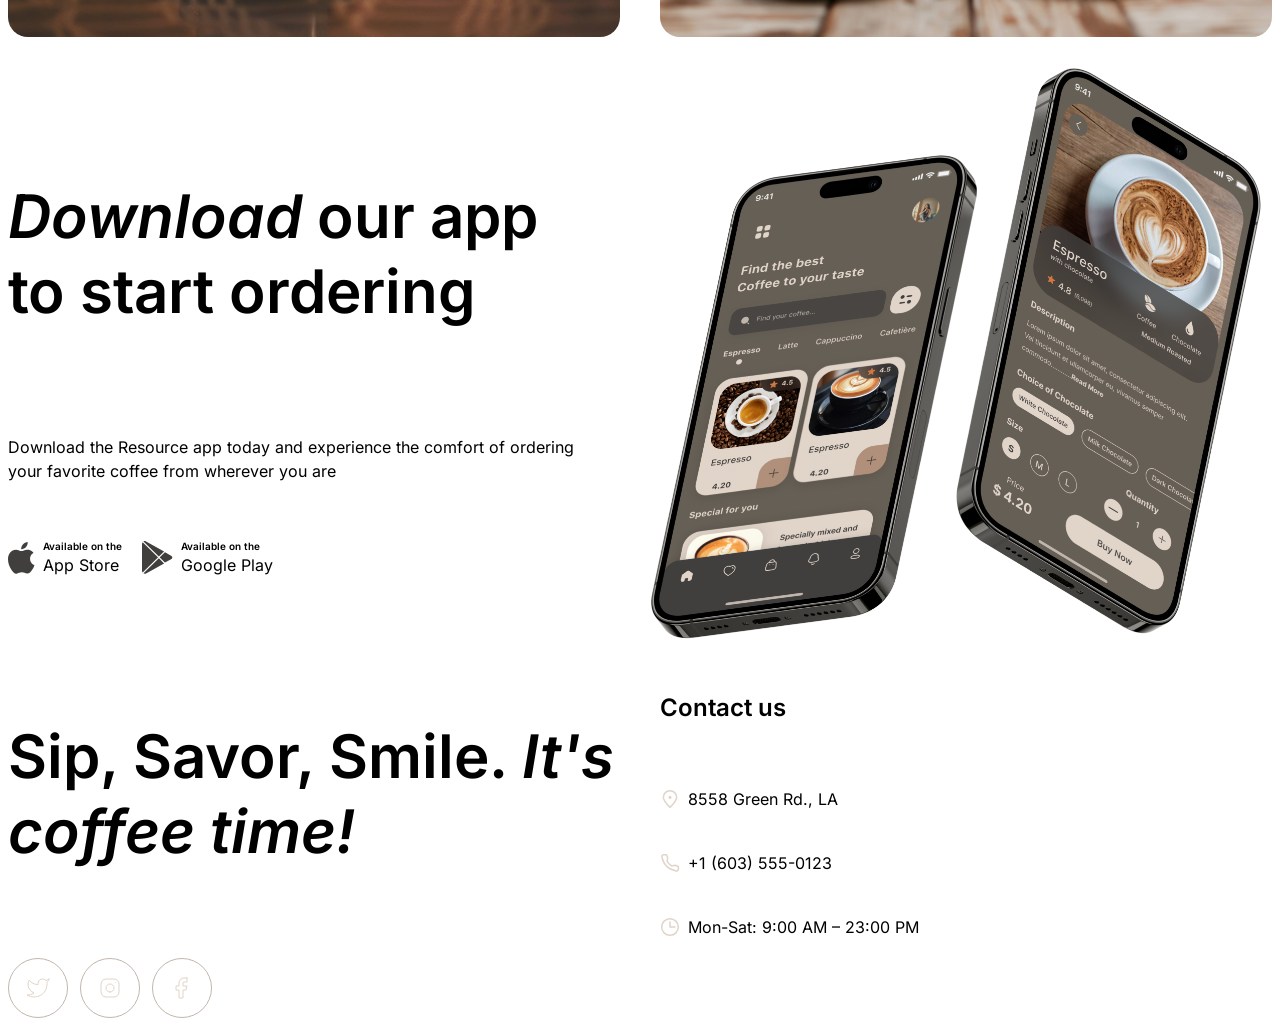
==== commit 97bf9017: "feat: add footer" ====
--- a/index.html
+++ b/index.html
@@ -34,7 +34,7 @@
           <li><a href="index.html#favorite-coffee">Favorite coffee</a></li>
           <li><a href="index.html#about">About</a></li>
           <li><a href="index.html#mobile-app">Mobile app</a></li>
-          <li><a href="menu.html#contact-us">Contact us</a></li>
+          <li><a href="index.html#contact-us">Contact us</a></li>
         </ul>
       </nav>
       <button class="theme-toggle" type="button" aria-label="Switch theme" aria-pressed="false"></button>
@@ -132,9 +132,107 @@
           <img class="coffee-about__image" src="assets/images/about-4.png" alt="Couple with coffee" />
         </div>
       </section>
-      <section id="mobile-app">h2 + текст + ссылки на магазины</section>
+      <section class="mobile-app" id="mobile-app">
+        <div class="mobile-app__content">
+          <h2><span class="accent">Download</span> our app to start ordering</h2>
+          <p>
+            Download the Resource app today and experience the comfort of ordering your favorite coffee from
+            wherever you are
+          </p>
+          <div class="mobile-app__stores">
+            <a
+              class="store-link"
+              href="https://www.apple.com/app-store/"
+              target="_blank"
+              rel="noopener noreferrer"
+            >
+              <img src="assets/icons/apple-logo.svg" alt="" />
+              <span class="store-link__text">
+                <span class="store-link__caption">Available on the</span>
+                <span class="store-link__name">App Store</span>
+              </span>
+            </a>
+            <a
+              class="store-link"
+              href="https://play.google.com/store/apps"
+              target="_blank"
+              rel="noopener noreferrer"
+            >
+              <img src="assets/icons/android-logo.svg" alt="" />
+              <span class="store-link__text">
+                <span class="store-link__caption">Available on the</span>
+                <span class="store-link__name">Google Play</span>
+              </span>
+            </a>
+          </div>
+        </div>
+        <img
+          class="mobile-app__image"
+          src="assets/images/mobile-screens.png"
+          alt="Resource app on two phones"
+        />
+      </section>
     </main>
-    <footer id="contacts">адрес, телефон, соцсети</footer>
+    <footer class="footer" id="contact-us">
+      <div class="footer__offer">
+        <h2>Sip, Savor, Smile. <span class="accent">It's coffee time!</span></h2>
+        <ul class="footer__socials">
+          <li>
+            <a
+              class="footer__social"
+              href="https://twitter.com"
+              target="_blank"
+              rel="noopener noreferrer"
+              aria-label="Twitter"
+            >
+              <img src="assets/icons/twitter.svg" alt="" />
+            </a>
+          </li>
+          <li>
+            <a
+              class="footer__social"
+              href="https://www.instagram.com"
+              target="_blank"
+              rel="noopener noreferrer"
+              aria-label="Instagram"
+            >
+              <img src="assets/icons/inst.svg" alt="" />
+            </a>
+          </li>
+          <li>
+            <a
+              class="footer__social"
+              href="https://www.facebook.com"
+              target="_blank"
+              rel="noopener noreferrer"
+              aria-label="Facebook"
+            >
+              <img src="assets/icons/facebook.svg" alt="" />
+            </a>
+          </li>
+        </ul>
+      </div>
+      <div class="footer__contacts">
+        <h3>Contact us</h3>
+        <a
+          class="footer__contact"
+          href="https://www.google.com/maps/search/?api=1&query=8558+Green+Rd.,+LA"
+          target="_blank"
+          rel="noopener noreferrer"
+        >
+          <img src="assets/icons/pin.svg" alt="" />
+          <span>8558 Green Rd., LA</span>
+        </a>
+        <a class="footer__contact" href="tel:+16035550123">
+          <img src="assets/icons/phone.svg" alt="" />
+          <span>+1 (603) 555-0123</span>
+        </a>
+        <p class="footer__hours">
+          <img src="assets/icons/clock.svg" alt="" />
+          <span>Mon-Sat: 9:00 AM – 23:00 PM</span>
+        </p>
+      </div>
+    </footer>
     <script src="js/theme.js"></script>
   </body>
 </html>
--- a/css/style.css
+++ b/css/style.css
@@ -40,6 +40,12 @@
   line-height: var(--line-height-link-and-button);
 }
 
+.store-link__caption {
+  font-size: var(--font-size-body-caption);
+  font-weight: var(--font-weight-body-caption);
+  line-height: var(--line-height-body-caption);
+}
+
 .hero-image {
   width: 1360px;
   height: 644px;
@@ -74,4 +80,91 @@
 .coffee-about {
   max-width: 1360px;
   margin-inline: auto;
-}+}
+
+.mobile-app {
+  display: flex;
+  align-items: center;
+  gap: 40px;
+  max-width: 1360px;
+  margin-inline: auto;
+}
+.mobile-app__content {
+  display: flex;
+  flex-direction: column;
+  gap: 40px;
+  min-width: 0;
+}
+.mobile-app__image {
+  display: block;
+  width: 50%;
+  height: auto;
+  flex-shrink: 0;
+}
+
+.mobile-app__stores {
+  display: flex;
+  gap: 20px;
+}
+
+.store-link {
+  display: flex;
+  align-items: center;
+  gap: 8px;
+}
+
+.store-link__text {
+  display: flex;
+  flex-direction: column;
+}
+
+.store-link {
+  text-decoration: none;
+  color: inherit;
+}
+
+.store-link img {
+  flex-shrink: 0;
+}
+
+.footer {
+  display: flex;
+  justify-content: space-between;
+  gap: 40px;
+  max-width: 1360px;
+  margin-inline: auto;
+}
+
+.footer__offer,
+.footer__contacts {
+  display: flex;
+  flex-direction: column;
+  gap: 40px;
+  flex: 1 1 0;
+}
+
+.footer__socials {
+  display: flex;
+  gap: 12px;
+  list-style: none;
+  margin: 0;
+  padding: 0;
+}
+
+.footer__social,
+.footer__contact,
+.footer__hours {
+  display: flex;
+  align-items: center;
+  gap: 8px;
+  margin: 0;
+  color: inherit;
+  text-decoration: none;
+}
+
+.footer__social img,
+.footer__contact img,
+.footer__hours img {
+  display: block;
+  flex-shrink: 0;
+}
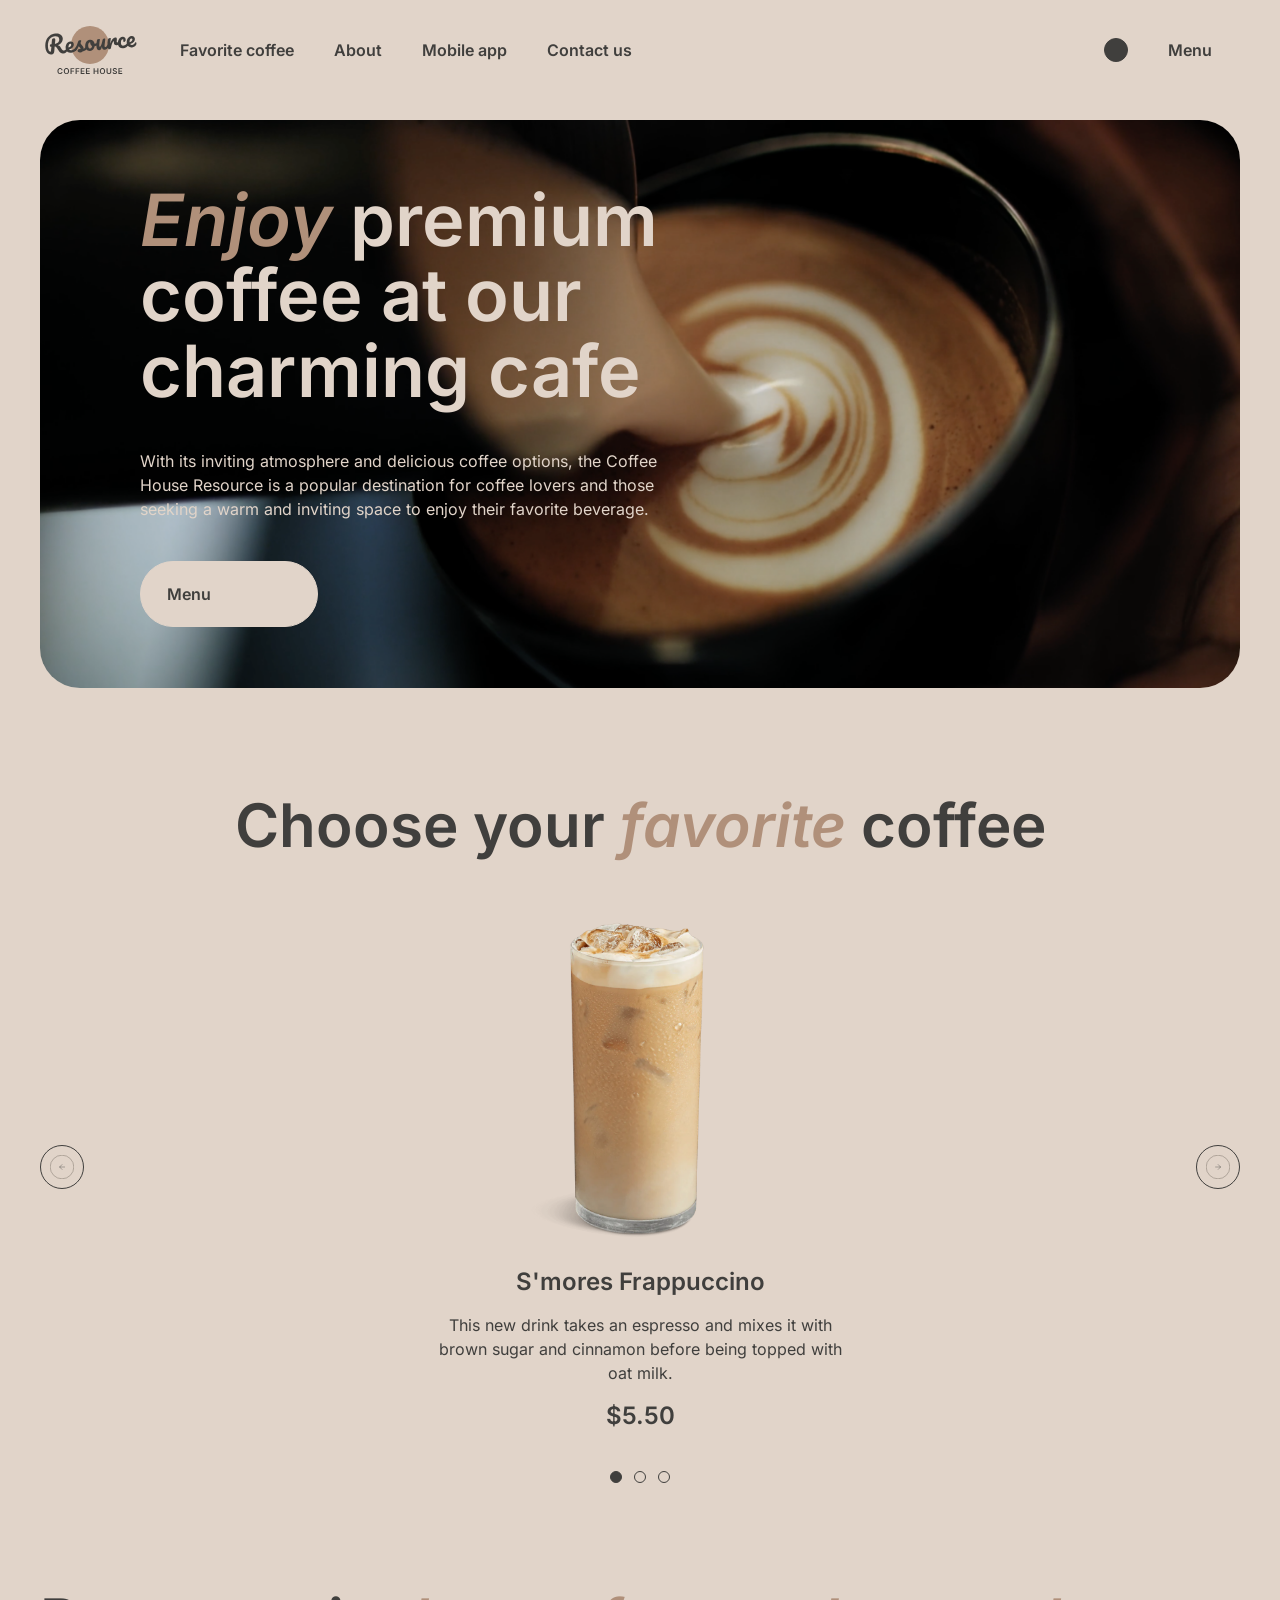
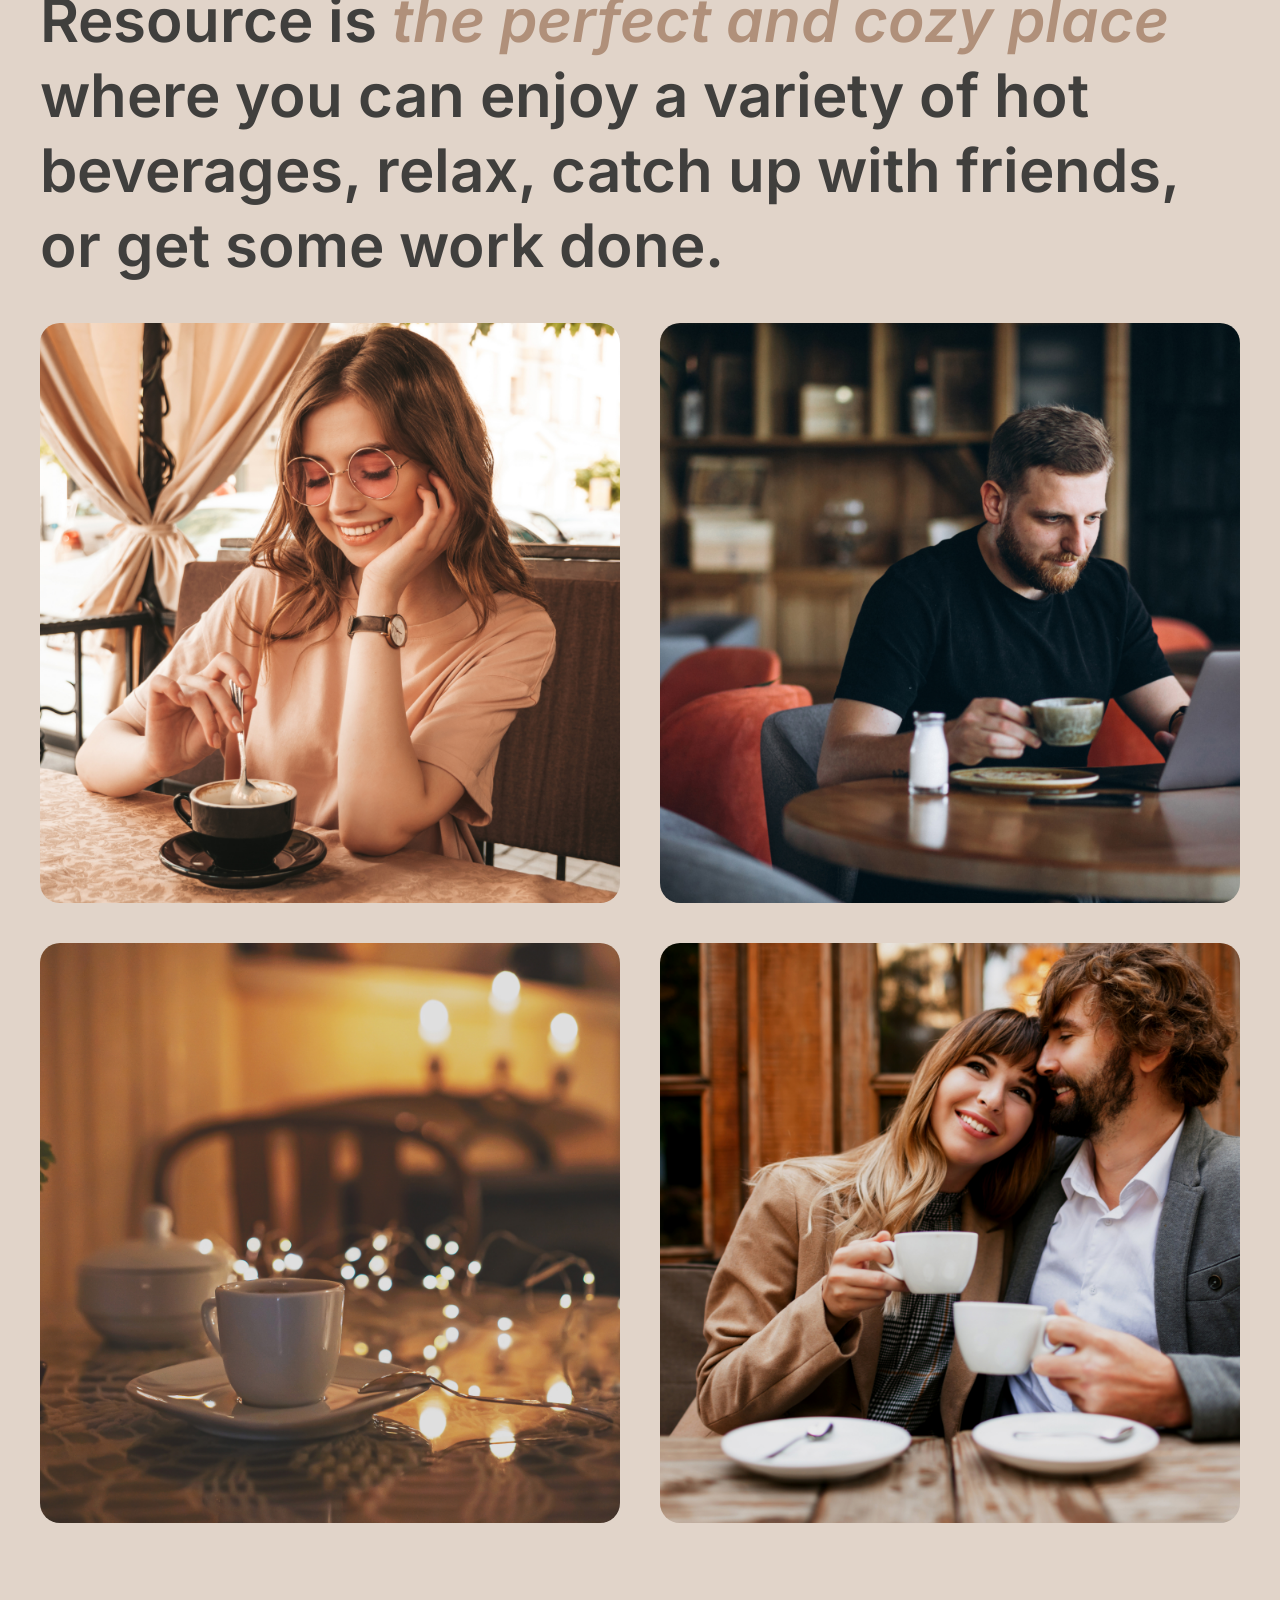
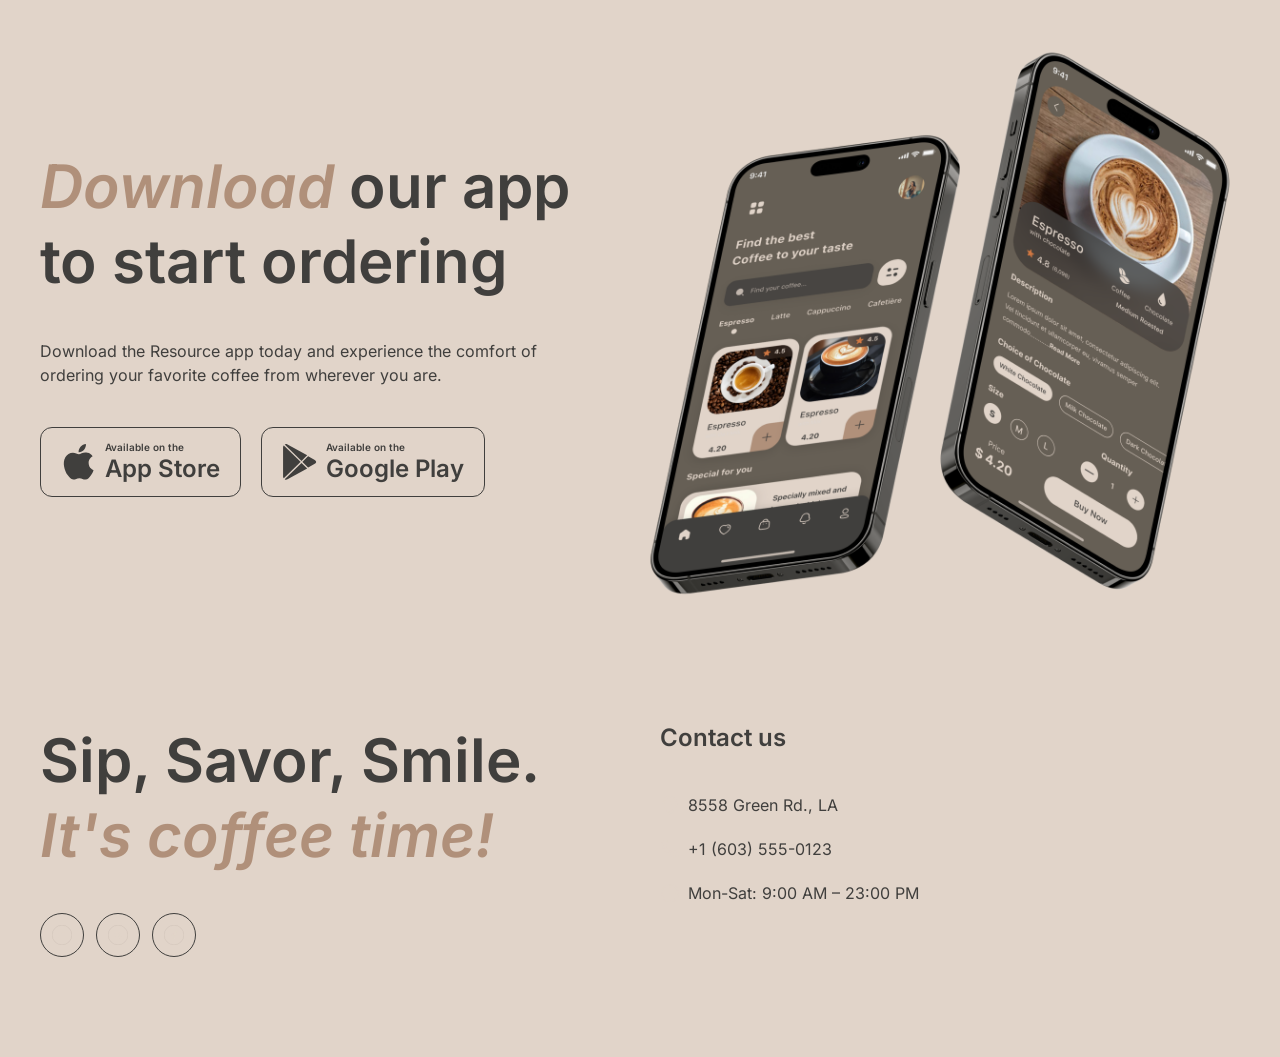
==== commit f60dd411: "feat: finish index.html" ====
--- a/index.html
+++ b/index.html
@@ -1,5 +1,5 @@
 <!doctype html>
-<html lang="en">
+<html lang="en" data-theme="light">
   <head>
     <meta charset="UTF-8" />
     <meta name="viewport" content="width=device-width, initial-scale=1.0" />
@@ -18,8 +18,8 @@
     <title>Coffee House</title>
   </head>
   <body>
-    <header>
-      <a href="index.html">
+    <header class="header">
+      <a class="header__logo" href="index.html">
         <img src="assets/icons/logo.svg" alt="Coffee House" />
       </a>
       <button
@@ -28,13 +28,17 @@
         aria-label="Menu"
         aria-expanded="false"
         aria-controls="site-nav"
-      ></button>
-      <nav id="site-nav">
-        <ul>
-          <li><a href="index.html#favorite-coffee">Favorite coffee</a></li>
-          <li><a href="index.html#about">About</a></li>
-          <li><a href="index.html#mobile-app">Mobile app</a></li>
-          <li><a href="index.html#contact-us">Contact us</a></li>
+      >
+        <span class="burger__line"></span>
+        <span class="burger__line"></span>
+        <span class="burger__line"></span>
+      </button>
+      <nav class="nav" id="site-nav">
+        <ul class="nav__list">
+          <li><a href="#favorite-coffee">Favorite coffee</a></li>
+          <li><a href="#about">About</a></li>
+          <li><a href="#mobile-app">Mobile app</a></li>
+          <li><a href="#contact-us">Contact us</a></li>
         </ul>
       </nav>
       <button class="theme-toggle" type="button" aria-label="Switch theme" aria-pressed="false"></button>
@@ -42,7 +46,7 @@
     </header>
     <main>
       <section class="hero" id="hero">
-        <img class="hero-image" src="assets/images/coffee-hero.png" alt="Coffee image" />
+        <img class="hero-image" src="assets/images/coffee-hero.png" alt="" />
         <div class="hero-content">
           <h1><span class="accent">Enjoy</span> premium coffee at our charming cafe</h1>
           <p>
@@ -53,7 +57,7 @@
           <a class="menu-link button" href="menu.html">Menu</a>
         </div>
       </section>
-      <section id="favorite-coffee">
+      <section class="favorites" id="favorite-coffee">
         <h2>Choose your <span class="accent">favorite</span> coffee</h2>
         <div class="coffee-slider">
           <button
@@ -137,7 +141,7 @@
           <h2><span class="accent">Download</span> our app to start ordering</h2>
           <p>
             Download the Resource app today and experience the comfort of ordering your favorite coffee from
-            wherever you are
+            wherever you are.
           </p>
           <div class="mobile-app__stores">
             <a
--- a/css/variables.css
+++ b/css/variables.css
@@ -49,4 +49,22 @@
   --font-size-burger-link: 32px;
   --font-weight-burger-link: 600;
   --line-height-burger-link: 1.25;
+
+  --color-bg: #e1d4c9;
+  --color-text: #403f3d;
+  --color-accent: #b0907a;
+  --color-hero-text: #e1d4c9;
+  --color-border: #403f3d;
+
+  --container: 1360px;
+  --page-padding: 40px;
+  --section-gap: 100px;
+  --radius-lg: 40px;
+  --radius-md: 20px;
 }
+
+[data-theme="dark"] {
+  --color-bg: #403f3d;
+  --color-text: #e1d4c9;
+  --color-border: #e1d4c9;
+}
--- a/css/style.css
+++ b/css/style.css
@@ -4,6 +4,14 @@
   font-weight: var(--font-weight-body-medium);
   line-height: var(--line-height-body-medium);
   font-synthesis: none;
+  color: var(--color-text);
+  background-color: var(--color-bg);
+}
+
+h1,
+h2,
+h3 {
+  font-weight: inherit;
 }
 
 h1 {
@@ -12,32 +20,334 @@
   line-height: var(--line-height-h1);
 }
 
-h1 .accent {
-  font-style: var(--font-style-h1-accent);
-}
-
 h2 {
   font-size: var(--font-size-h2);
   font-weight: var(--font-weight-h2);
   line-height: var(--line-height-h2);
 }
 
-h2 .accent {
-  font-style: var(--font-style-h2-accent);
-}
-
 h3,
-.coffee-slider__price {
+.coffee-slider__price,
+.store-link__name {
   font-size: var(--font-size-h3);
   font-weight: var(--font-weight-h3);
   line-height: var(--line-height-h3);
 }
 
-#site-nav a,
+.accent {
+  font-style: italic;
+  color: var(--color-accent);
+}
+
+.container,
+.header,
+.hero,
+.favorites,
+.coffee-about,
+.mobile-app,
+.footer {
+  width: min(var(--container), calc(100% - var(--page-padding) * 2));
+  margin-inline: auto;
+}
+
+main {
+  display: flex;
+  flex-direction: column;
+  gap: var(--section-gap);
+  padding-block: 20px var(--section-gap);
+}
+
+.header {
+  display: flex;
+  align-items: center;
+  gap: 40px;
+  padding-block: 20px;
+}
+
+.header__logo {
+  flex-shrink: 0;
+}
+
+.header__logo img {
+  height: 60px;
+  width: auto;
+}
+
+[data-theme="dark"] .header__logo img {
+  filter: brightness(0) invert(1);
+}
+
+.nav {
+  margin-right: auto;
+}
+
+.nav__list {
+  display: flex;
+  gap: 40px;
+}
+
+.nav a,
 .menu-link {
   font-size: var(--font-size-link-and-button);
   font-weight: var(--font-weight-link-and-button);
   line-height: var(--line-height-link-and-button);
+  transition: opacity 0.3s ease;
+}
+
+.nav a:hover,
+.menu-link:hover,
+.store-link:hover,
+.footer__social:hover,
+.footer__contact:hover {
+  opacity: 0.6;
+}
+
+.theme-toggle {
+  width: 24px;
+  height: 24px;
+  flex-shrink: 0;
+  border-radius: 50%;
+  border: 1px solid var(--color-border);
+  background: var(--color-text);
+  transition: transform 0.3s ease, background-color 0.3s ease;
+}
+
+.theme-toggle[aria-pressed="true"] {
+  background: var(--color-bg);
+}
+
+.menu-link {
+  display: inline-flex;
+  align-items: center;
+  gap: 8px;
+}
+
+.menu-link::after {
+  content: "";
+  width: 20px;
+  height: 20px;
+  background: currentColor;
+  mask: url("data:image/svg+xml,%3Csvg xmlns='http://www.w3.org/2000/svg' viewBox='0 0 24 24'%3E%3Cpath fill='black' d='M5 12h12m0 0-5-5m5 5-5 5'/%3E%3C/svg%3E")
+    center / contain no-repeat;
+}
+
+.burger {
+  display: none;
+  width: 24px;
+  height: 20px;
+  flex-direction: column;
+  justify-content: space-between;
+}
+
+.burger__line {
+  display: block;
+  height: 2px;
+  background: var(--color-text);
+}
+
+.hero {
+  position: relative;
+  overflow: hidden;
+  border-radius: var(--radius-lg);
+  color: var(--color-hero-text);
+}
+
+.hero-image {
+  width: 100%;
+  aspect-ratio: 1360 / 644;
+  object-fit: cover;
+}
+
+.hero-content {
+  position: absolute;
+  inset: 0;
+  display: flex;
+  flex-direction: column;
+  justify-content: center;
+  align-items: flex-start;
+  gap: 40px;
+  max-width: 720px;
+  padding: 100px;
+}
+
+.hero-content .button {
+  padding: 20px 78px 20px 26px;
+  border: 1px solid var(--color-hero-text);
+  border-radius: 100px;
+  color: var(--color-text);
+  background: var(--color-hero-text);
+}
+
+.hero-content .button::after {
+  background: var(--color-text);
+}
+
+.hero-content .button:hover {
+  opacity: 1;
+  background: transparent;
+  color: var(--color-hero-text);
+}
+
+.hero-content .button:hover::after {
+  background: var(--color-hero-text);
+}
+
+.favorites {
+  display: flex;
+  flex-direction: column;
+  align-items: center;
+  gap: 40px;
+  text-align: center;
+}
+
+.coffee-slider {
+  display: grid;
+  grid-template-columns: auto 1fr auto;
+  grid-template-rows: auto auto;
+  align-items: center;
+  column-gap: 40px;
+  width: 100%;
+}
+
+.coffee-slider__viewport {
+  overflow: hidden;
+  min-width: 0;
+}
+
+.coffee-slider__track {
+  display: flex;
+}
+
+.coffee-slider__slide {
+  flex: 0 0 100%;
+}
+
+.coffee-slider__slide article {
+  display: flex;
+  flex-direction: column;
+  align-items: center;
+  gap: 16px;
+  max-width: 480px;
+  margin-inline: auto;
+}
+
+.coffee-slider__image {
+  width: 348px;
+  max-width: 100%;
+  height: auto;
+}
+
+.coffee-slider__slide p:not(.coffee-slider__price) {
+  max-width: 420px;
+}
+
+.coffee-slider__btn {
+  width: 44px;
+  height: 44px;
+  border: 1px solid var(--color-border);
+  border-radius: 50%;
+  display: grid;
+  place-items: center;
+  transition: background-color 0.3s ease, color 0.3s ease;
+}
+
+.coffee-slider__btn:hover {
+  background: var(--color-text);
+}
+
+.coffee-slider__btn img {
+  width: 24px;
+  height: 24px;
+}
+
+.coffee-slider__btn:hover img {
+  filter: invert(1);
+}
+
+[data-theme="dark"] .coffee-slider__btn img {
+  filter: invert(1);
+}
+
+[data-theme="dark"] .coffee-slider__btn:hover img {
+  filter: none;
+}
+
+.coffee-slider__dots {
+  grid-column: 1 / -1;
+  display: flex;
+  justify-content: center;
+  gap: 12px;
+  margin-top: 40px;
+}
+
+.coffee-slider__dot {
+  width: 12px;
+  height: 12px;
+  border-radius: 50%;
+  border: 1px solid var(--color-border);
+}
+
+.coffee-slider__dot[aria-current="true"] {
+  background: var(--color-border);
+}
+
+.coffee-about {
+  display: flex;
+  flex-direction: column;
+  gap: 40px;
+}
+
+.coffee-about__gallery {
+  display: grid;
+  grid-template-columns: 1fr 1fr;
+  gap: 40px;
+  align-items: start;
+}
+
+.coffee-about__image {
+  width: 100%;
+  border-radius: var(--radius-md);
+}
+
+.mobile-app {
+  display: flex;
+  align-items: center;
+  gap: 40px;
+}
+
+.mobile-app__content {
+  display: flex;
+  flex-direction: column;
+  align-items: flex-start;
+  gap: 40px;
+  min-width: 0;
+}
+
+.mobile-app__image {
+  width: 50%;
+  flex-shrink: 0;
+}
+
+.mobile-app__stores {
+  display: flex;
+  flex-wrap: wrap;
+  gap: 20px;
+}
+
+.store-link {
+  display: flex;
+  align-items: center;
+  gap: 8px;
+  min-width: 200px;
+  padding: 12px 20px;
+  border: 1px solid var(--color-border);
+  border-radius: 12px;
+  transition: opacity 0.3s ease;
+}
+
+.store-link__text {
+  display: flex;
+  flex-direction: column;
 }
 
 .store-link__caption {
@@ -46,93 +356,16 @@
   line-height: var(--line-height-body-caption);
 }
 
-.hero-image {
-  width: 1360px;
-  height: 644px;
-  border-radius: 40px;
-}
-
-.coffee-slider__image {
-  width: 348px;
-  height: 348px;
-}
-
-.coffee-slider__track {
-  list-style: none;
-  margin: 0;
-  padding: 0;
-}
-
-.coffee-about__gallery {
-  display: grid;
-  grid-template-columns: 1fr 1fr;
-  gap: 40px;
-  align-items: start;
-}
-
-.coffee-about__image {
-  display: block;
-  width: 100%;
-  height: auto;
-  border-radius: 20px;
-}
-
-.coffee-about {
-  max-width: 1360px;
-  margin-inline: auto;
-}
-
-.mobile-app {
-  display: flex;
-  align-items: center;
-  gap: 40px;
-  max-width: 1360px;
-  margin-inline: auto;
-}
-.mobile-app__content {
-  display: flex;
-  flex-direction: column;
-  gap: 40px;
-  min-width: 0;
-}
-.mobile-app__image {
-  display: block;
-  width: 50%;
-  height: auto;
+.store-link img {
+  width: 36px;
+  height: 36px;
   flex-shrink: 0;
 }
 
-.mobile-app__stores {
-  display: flex;
-  gap: 20px;
-}
-
-.store-link {
-  display: flex;
-  align-items: center;
-  gap: 8px;
-}
-
-.store-link__text {
-  display: flex;
-  flex-direction: column;
-}
-
-.store-link {
-  text-decoration: none;
-  color: inherit;
-}
-
-.store-link img {
-  flex-shrink: 0;
-}
-
 .footer {
   display: flex;
-  justify-content: space-between;
-  gap: 40px;
-  max-width: 1360px;
-  margin-inline: auto;
+  gap: 40px;
+  padding-block: 0 var(--section-gap);
 }
 
 .footer__offer,
@@ -143,28 +376,125 @@
   flex: 1 1 0;
 }
 
+.footer__contacts {
+  gap: 20px;
+}
+
+.footer__contacts h3 {
+  margin-bottom: 20px;
+}
+
 .footer__socials {
   display: flex;
   gap: 12px;
-  list-style: none;
-  margin: 0;
-  padding: 0;
-}
-
-.footer__social,
+}
+
+.footer__social {
+  width: 44px;
+  height: 44px;
+  border: 1px solid var(--color-border);
+  border-radius: 50%;
+  display: grid;
+  place-items: center;
+  transition: opacity 0.3s ease;
+}
+
+.footer__social img {
+  width: 24px;
+  height: 24px;
+}
+
 .footer__contact,
 .footer__hours {
   display: flex;
   align-items: center;
   gap: 8px;
-  margin: 0;
-  color: inherit;
-  text-decoration: none;
 }
 
 .footer__social img,
 .footer__contact img,
 .footer__hours img {
-  display: block;
+  width: 20px;
+  height: 20px;
   flex-shrink: 0;
 }
+
+[data-theme="dark"] .footer__social img,
+[data-theme="dark"] .footer__contact img,
+[data-theme="dark"] .footer__hours img,
+[data-theme="dark"] .store-link img {
+  filter: invert(1);
+}
+
+@media (max-width: 768px) {
+  :root {
+    --page-padding: 20px;
+    --section-gap: 60px;
+    --font-size-h1: 42px;
+    --font-size-h2: 32px;
+  }
+
+  .nav,
+  .menu-link:not(.button) {
+    display: none;
+  }
+
+  .burger {
+    display: flex;
+    margin-left: auto;
+  }
+
+  .header {
+    gap: 16px;
+  }
+
+  .hero-content {
+    padding: 60px 40px;
+    gap: 24px;
+  }
+
+  .coffee-slider {
+    grid-template-columns: 1fr auto auto 1fr;
+    column-gap: 16px;
+  }
+
+  .coffee-slider__viewport {
+    grid-column: 1 / -1;
+    grid-row: 1;
+  }
+
+  .coffee-slider__btn--back {
+    grid-column: 2;
+  }
+
+  .coffee-slider__btn--next {
+    grid-column: 3;
+  }
+
+  .coffee-about__gallery,
+  .mobile-app,
+  .footer {
+    grid-template-columns: 1fr;
+    flex-direction: column;
+  }
+
+  .mobile-app__image {
+    width: 100%;
+  }
+}
+
+@media (max-width: 380px) {
+  :root {
+    --font-size-h1: 32px;
+    --font-size-h2: 28px;
+  }
+
+  .hero-content {
+    padding: 24px 16px;
+  }
+
+  .coffee-slider__btn {
+    width: 40px;
+    height: 40px;
+  }
+}
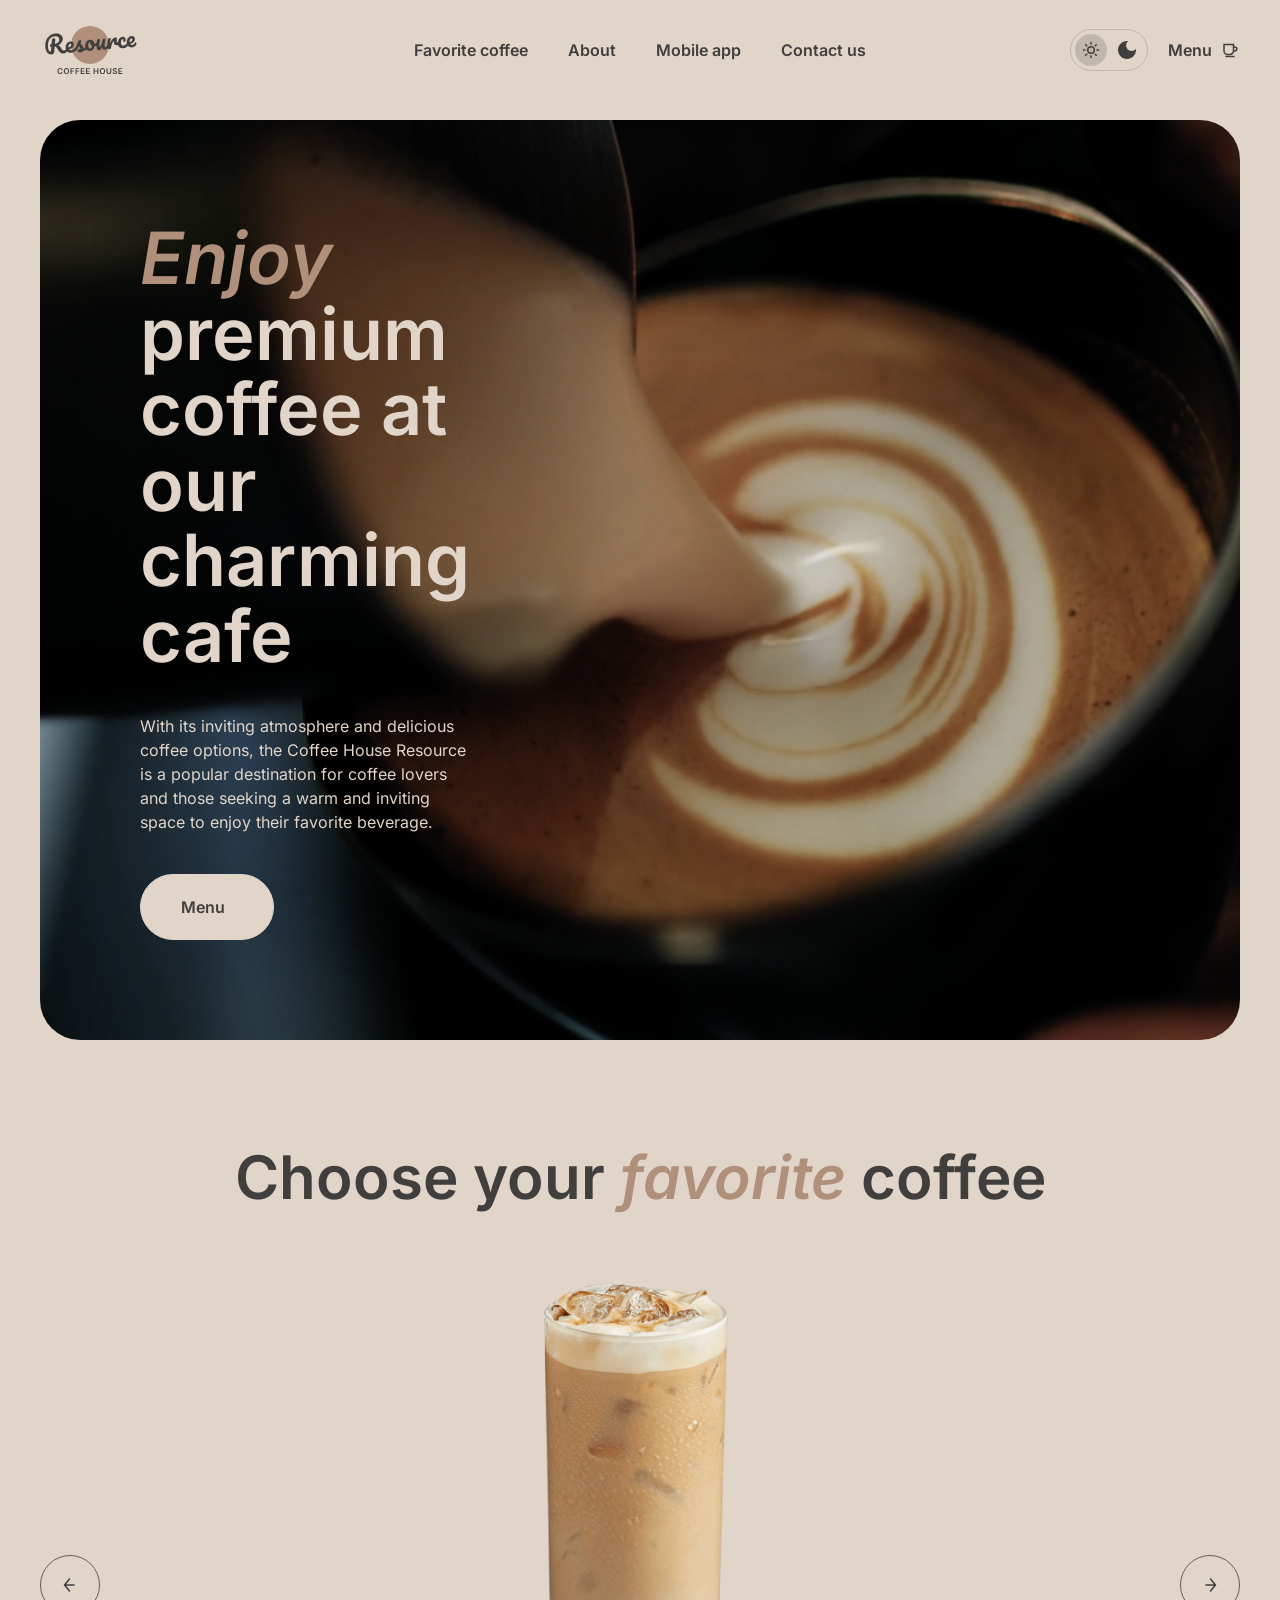
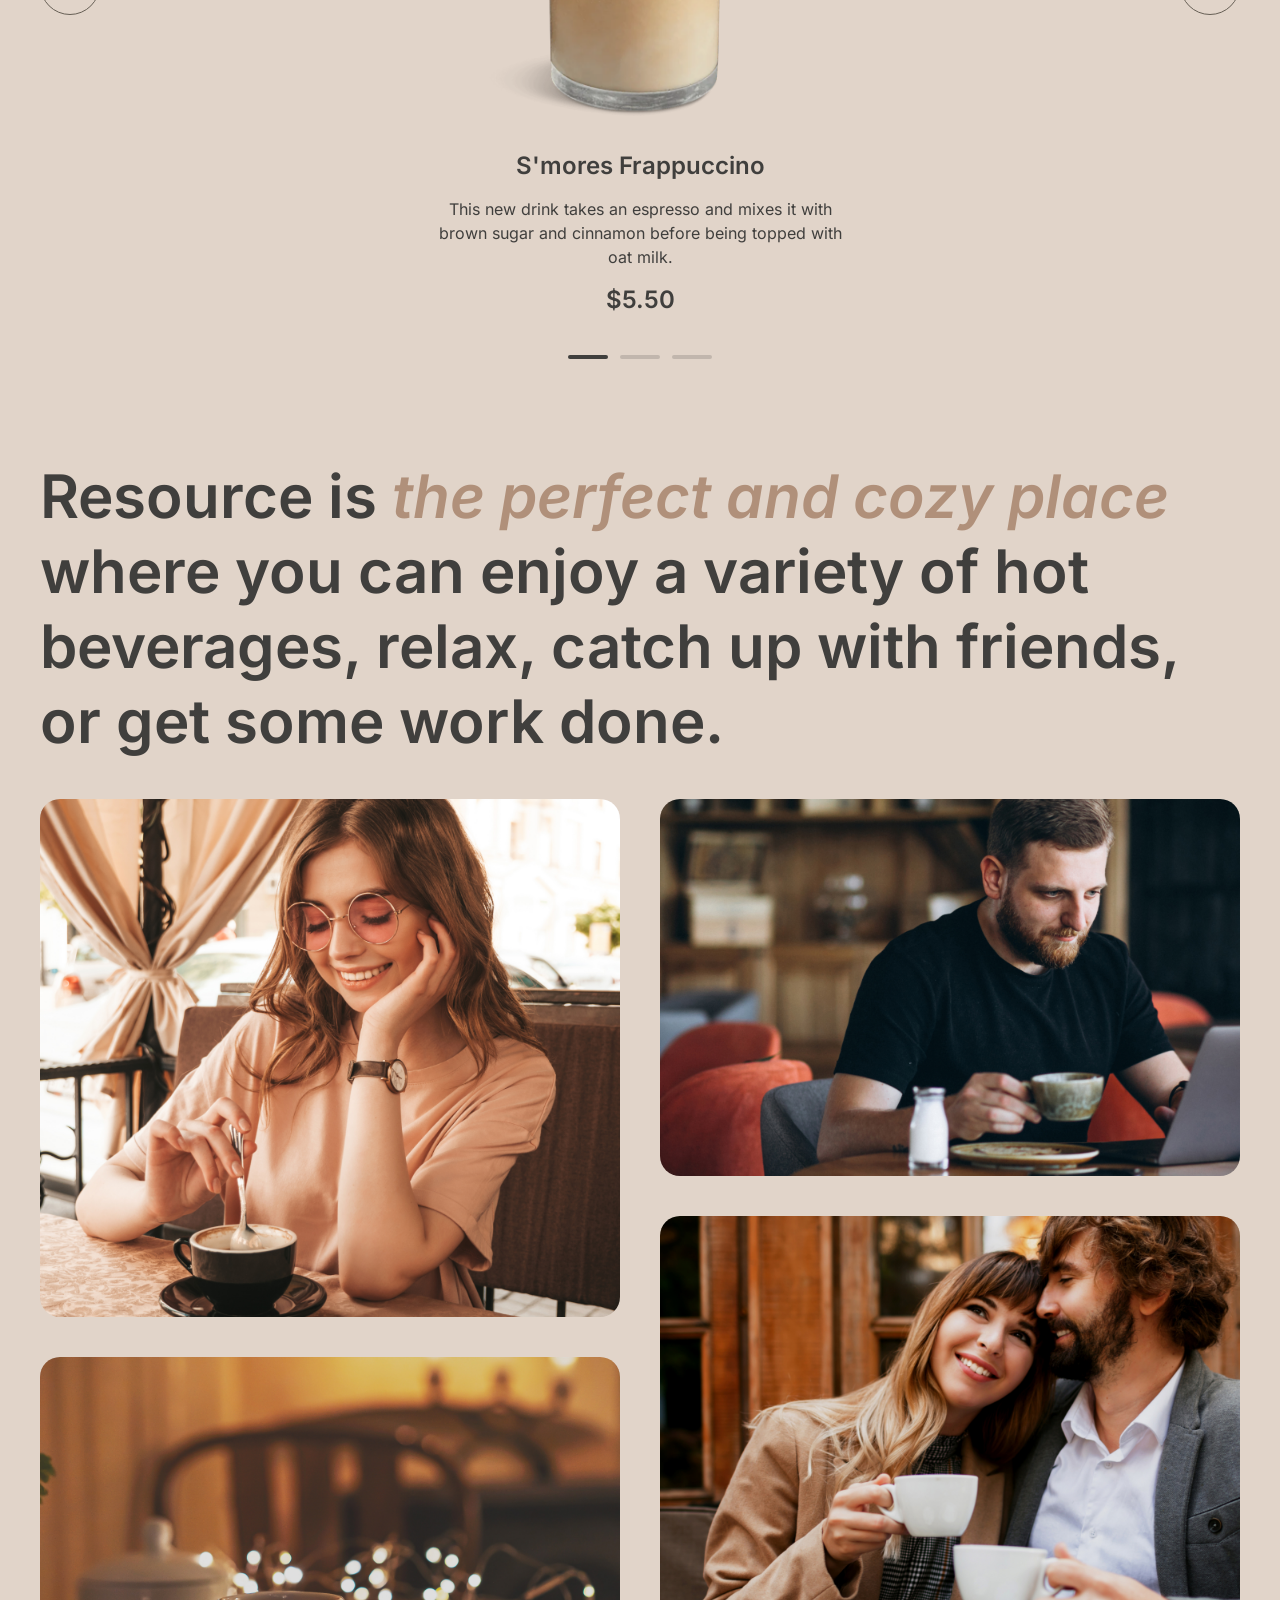
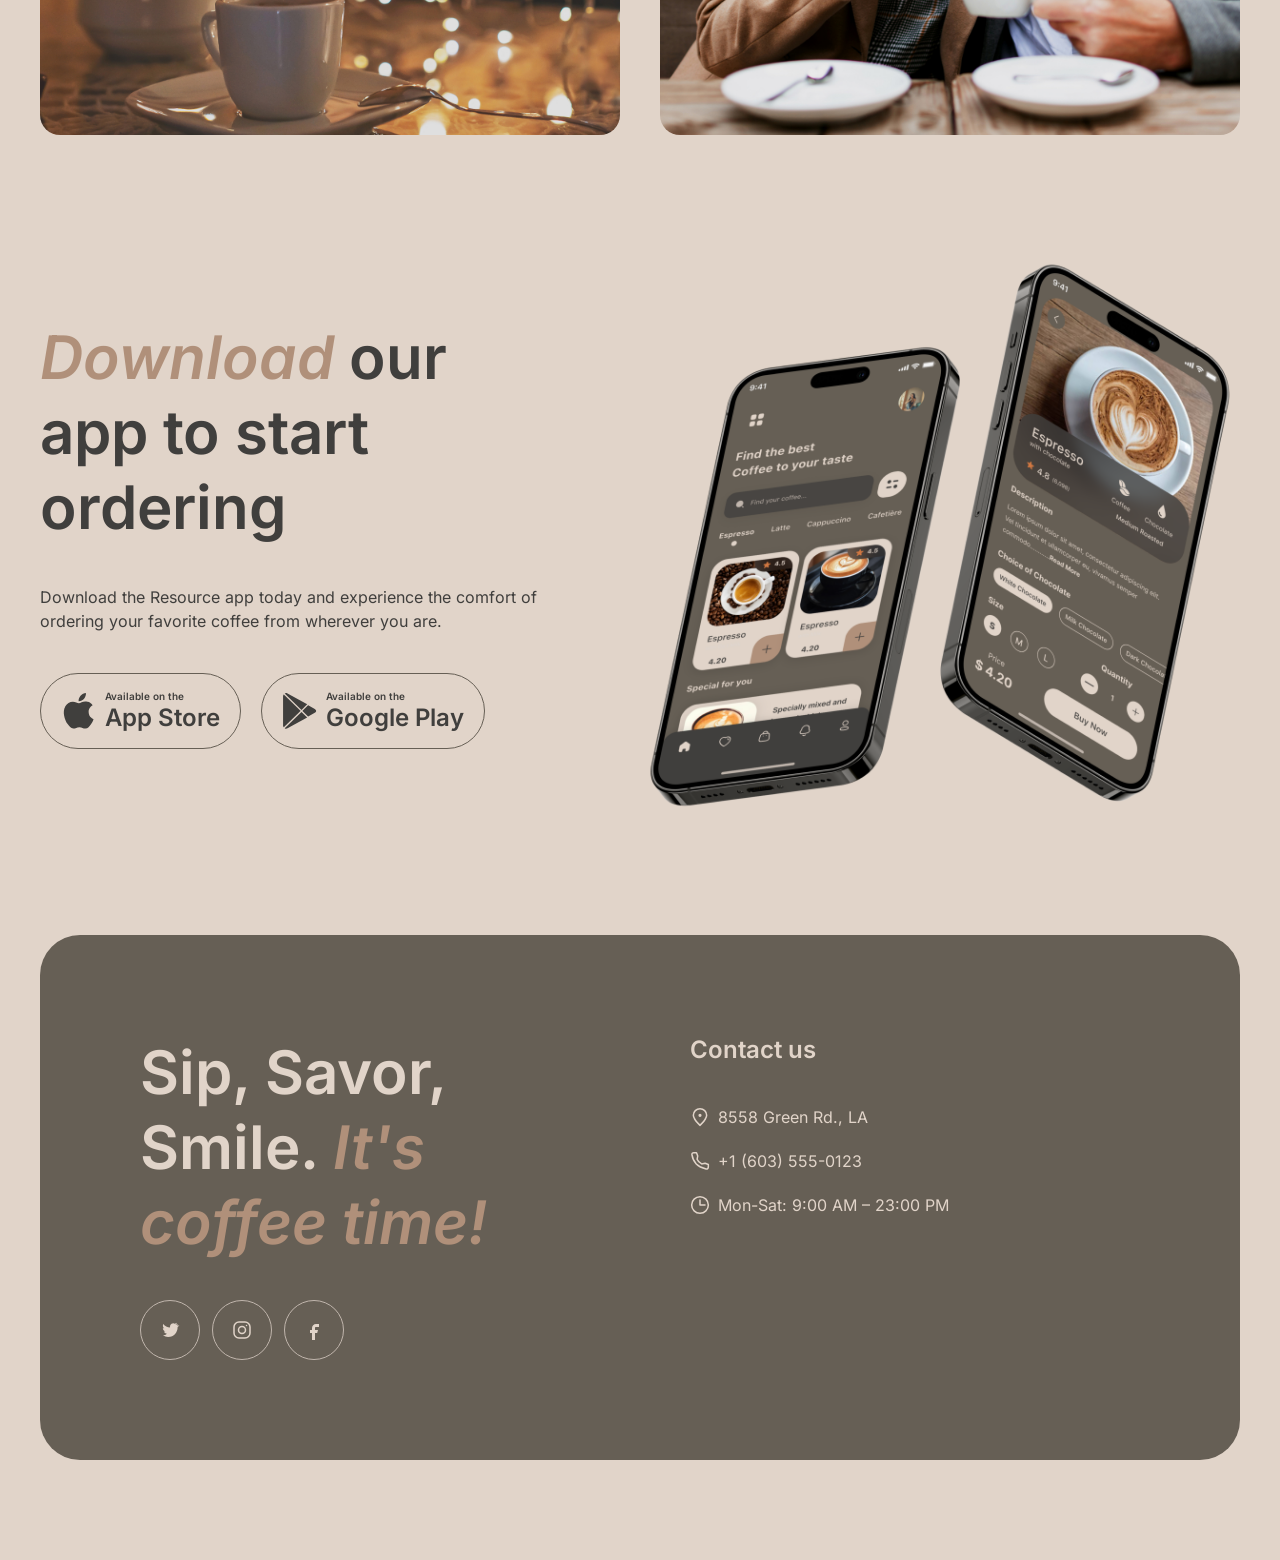
==== commit b28189f1: "feat: finish menu.html" ====
--- a/index.html
+++ b/index.html
@@ -1,38 +1,26 @@
 <!doctype html>
 <html lang="en" data-theme="light">
   <head>
-    <meta charset="UTF-8" />
-    <meta name="viewport" content="width=device-width, initial-scale=1.0" />
-    <link rel="preload" href="assets/fonts/inter-latin.woff2" as="font" type="font/woff2" crossorigin />
+    <meta charset="UTF-8">
+    <meta name="viewport" content="width=device-width, initial-scale=1.0">
+    <link rel="preload" href="assets/fonts/inter-latin.woff2" as="font" type="font/woff2" crossorigin>
     <link
       rel="preload"
       href="assets/fonts/inter-latin-italic-600.woff2"
       as="font"
       type="font/woff2"
-      crossorigin
-    />
-    <link rel="stylesheet" href="css/reset.css" />
-    <link rel="stylesheet" href="css/variables.css" />
-    <link rel="stylesheet" href="css/style.css" />
-    <link rel="icon" href="assets/icons/favicon.png" type="image/png" />
+      crossorigin>
+    <link rel="stylesheet" href="css/reset.css">
+    <link rel="stylesheet" href="css/variables.css">
+    <link rel="stylesheet" href="css/style.css">
+    <link rel="icon" href="assets/icons/favicon.png" type="image/png">
     <title>Coffee House</title>
   </head>
   <body>
     <header class="header">
       <a class="header__logo" href="index.html">
-        <img src="assets/icons/logo.svg" alt="Coffee House" />
+        <img src="assets/icons/logo.svg" alt="Resource coffee house">
       </a>
-      <button
-        class="burger"
-        type="button"
-        aria-label="Menu"
-        aria-expanded="false"
-        aria-controls="site-nav"
-      >
-        <span class="burger__line"></span>
-        <span class="burger__line"></span>
-        <span class="burger__line"></span>
-      </button>
       <nav class="nav" id="site-nav">
         <ul class="nav__list">
           <li><a href="#favorite-coffee">Favorite coffee</a></li>
@@ -40,39 +28,108 @@
           <li><a href="#mobile-app">Mobile app</a></li>
           <li><a href="#contact-us">Contact us</a></li>
         </ul>
+        <a class="menu-link menu-link--nav" href="menu.html">
+          Menu
+          <svg class="icon-cup" width="20" height="20" viewBox="0 0 20 20" fill="none" aria-hidden="true">
+            <path
+              d="M4 4.5h9.5v6.25A3.75 3.75 0 0 1 9.75 14.5H7.75A3.75 3.75 0 0 1 4 10.75V4.5Z"
+              stroke="currentColor"
+              stroke-width="1.5"
+            />
+            <path d="M13.5 7h1.25a2 2 0 1 1 0 4H13.5" stroke="currentColor" stroke-width="1.5" />
+            <path d="M6 16.5h8" stroke="currentColor" stroke-width="1.5" stroke-linecap="round" />
+          </svg>
+        </a>
       </nav>
-      <button class="theme-toggle" type="button" aria-label="Switch theme" aria-pressed="false"></button>
-      <a class="menu-link" href="menu.html">Menu</a>
+      <div class="header__actions">
+        <button class="theme-switch" type="button" aria-label="Switch theme" aria-pressed="false">
+          <span class="theme-switch__option theme-switch__option--light" aria-hidden="true">
+            <svg width="20" height="20" viewBox="0 0 20 20" fill="none">
+              <circle cx="10" cy="10" r="3.25" stroke="currentColor" stroke-width="1.5" />
+              <path
+                d="M10 2.5v1.5M10 16v1.5M2.5 10H4M16 10h1.5M4.7 4.7l1.1 1.1M14.2 14.2l1.1 1.1M15.3 4.7l-1.1 1.1M5.8 14.2l-1.1 1.1"
+                stroke="currentColor"
+                stroke-width="1.5"
+                stroke-linecap="round"
+              />
+            </svg>
+          </span>
+          <span class="theme-switch__option theme-switch__option--dark" aria-hidden="true">
+            <svg width="18" height="18" viewBox="0 0 18 18" fill="none">
+              <path
+                d="M9 0C4.03 0 0 4.03 0 9s4.03 9 9 9 9-4.03 9-9c0-.46-.04-.92-.1-1.36C16.92 9.01 15.32 9.9 13.5 9.9 10.52 9.9 8.1 7.48 8.1 4.5c0-1.81.89-3.42 2.26-4.4C9.92.04 9.46 0 9 0Z"
+                fill="currentColor"
+              />
+            </svg>
+          </span>
+        </button>
+        <a class="menu-link menu-link--header" href="menu.html">
+          Menu
+          <svg class="icon-cup" width="20" height="20" viewBox="0 0 20 20" fill="none" aria-hidden="true">
+            <path
+              d="M4 4.5h9.5v6.25A3.75 3.75 0 0 1 9.75 14.5H7.75A3.75 3.75 0 0 1 4 10.75V4.5Z"
+              stroke="currentColor"
+              stroke-width="1.5"
+            />
+            <path d="M13.5 7h1.25a2 2 0 1 1 0 4H13.5" stroke="currentColor" stroke-width="1.5" />
+            <path d="M6 16.5h8" stroke="currentColor" stroke-width="1.5" stroke-linecap="round" />
+          </svg>
+        </a>
+        <button class="burger" type="button" aria-label="Menu">
+          <span class="burger__line"></span>
+          <span class="burger__line"></span>
+        </button>
+      </div>
     </header>
+
     <main>
       <section class="hero" id="hero">
-        <img class="hero-image" src="assets/images/coffee-hero.png" alt="" />
-        <div class="hero-content">
+        <img class="hero__media" src="assets/images/coffee-hero.png" alt="">
+        <div class="hero__content">
           <h1><span class="accent">Enjoy</span> premium coffee at our charming cafe</h1>
           <p>
             With its inviting atmosphere and delicious coffee options, the Coffee House Resource is a popular
             destination for coffee lovers and those seeking a warm and inviting space to enjoy their favorite
             beverage.
           </p>
-          <a class="menu-link button" href="menu.html">Menu</a>
+          <a class="button button--primary" href="menu.html">
+            Menu
+            <svg class="icon-cup" width="20" height="20" viewBox="0 0 20 20" fill="none" aria-hidden="true">
+              <path
+                d="M4 4.5h9.5v6.25A3.75 3.75 0 0 1 9.75 14.5H7.75A3.75 3.75 0 0 1 4 10.75V4.5Z"
+                stroke="currentColor"
+                stroke-width="1.5"
+              />
+              <path d="M13.5 7h1.25a2 2 0 1 1 0 4H13.5" stroke="currentColor" stroke-width="1.5" />
+              <path d="M6 16.5h8" stroke="currentColor" stroke-width="1.5" stroke-linecap="round" />
+            </svg>
+          </a>
         </div>
       </section>
+
       <section class="favorites" id="favorite-coffee">
         <h2>Choose your <span class="accent">favorite</span> coffee</h2>
         <div class="coffee-slider">
           <button
-            class="coffee-slider__btn coffee-slider__btn--back"
+            class="circle-btn coffee-slider__btn coffee-slider__btn--back"
             type="button"
             aria-label="Previous coffee"
-            aria-controls="favorite-slider"
           >
-            <img src="assets/icons/button-icon-dark-back.svg" alt="" />
+            <svg width="24" height="24" viewBox="0 0 24 24" fill="none" aria-hidden="true">
+              <path
+                d="M16 12H7.5M11.5 6 6.5 12l5 6"
+                stroke="currentColor"
+                stroke-width="1.5"
+                stroke-linecap="round"
+                stroke-linejoin="round"
+              />
+            </svg>
           </button>
-          <div class="coffee-slider__viewport" id="favorite-slider">
+          <div class="coffee-slider__viewport">
             <ul class="coffee-slider__track">
               <li class="coffee-slider__slide">
                 <article>
-                  <img class="coffee-slider__image" src="assets/images/coffee-slider-1.png" alt="" />
+                  <img class="coffee-slider__image" src="assets/images/coffee-slider-1.png" alt="S'mores Frappuccino">
                   <h3>S'mores Frappuccino</h3>
                   <p>
                     This new drink takes an espresso and mixes it with brown sugar and cinnamon before being
@@ -83,7 +140,7 @@
               </li>
               <li class="coffee-slider__slide">
                 <article>
-                  <img class="coffee-slider__image" src="assets/images/coffee-slider-2.png" alt="" />
+                  <img class="coffee-slider__image" src="assets/images/coffee-slider-2.png" alt="Caramel Macchiato">
                   <h3>Caramel Macchiato</h3>
                   <p>
                     Fragrant and unique classic espresso with rich caramel-peanut syrup, with cream under
@@ -94,48 +151,72 @@
               </li>
               <li class="coffee-slider__slide">
                 <article>
-                  <img class="coffee-slider__image" src="assets/images/coffee-slider-3.png" alt="" />
+                  <img class="coffee-slider__image" src="assets/images/coffee-slider-3.png" alt="Ice coffee">
                   <h3>Ice coffee</h3>
-                  <p>
-                    A popular summer drink that tones and invigorates. Prepared from coffee, milk and ice.
-                  </p>
+                  <p>A popular summer drink that tones and invigorates. Prepared from coffee, milk and ice.</p>
                   <p class="coffee-slider__price">$4.50</p>
                 </article>
               </li>
             </ul>
           </div>
           <button
-            class="coffee-slider__btn coffee-slider__btn--next"
+            class="circle-btn coffee-slider__btn coffee-slider__btn--next"
             type="button"
             aria-label="Next coffee"
-            aria-controls="favorite-slider"
           >
-            <img src="assets/icons/button-icon-dark-next.svg" alt="" />
+            <svg width="24" height="24" viewBox="0 0 24 24" fill="none" aria-hidden="true">
+              <path
+                d="M8 12h8.5M12.5 6l5 6-5 6"
+                stroke="currentColor"
+                stroke-width="1.5"
+                stroke-linecap="round"
+                stroke-linejoin="round"
+              />
+            </svg>
           </button>
           <div class="coffee-slider__dots">
-            <button
-              class="coffee-slider__dot"
-              type="button"
-              aria-label="Go to slide 1"
-              aria-current="true"
-            ></button>
-            <button class="coffee-slider__dot" type="button" aria-label="Go to slide 2"></button>
-            <button class="coffee-slider__dot" type="button" aria-label="Go to slide 3"></button>
+            <button class="coffee-slider__dot is-active" type="button" aria-label="Go to slide 1">
+              <span class="coffee-slider__progress"></span>
+            </button>
+            <button class="coffee-slider__dot" type="button" aria-label="Go to slide 2">
+              <span class="coffee-slider__progress"></span>
+            </button>
+            <button class="coffee-slider__dot" type="button" aria-label="Go to slide 3">
+              <span class="coffee-slider__progress"></span>
+            </button>
           </div>
         </div>
       </section>
+
       <section class="coffee-about" id="about">
         <h2>
           Resource is <span class="accent">the perfect and cozy place</span> where you can enjoy a variety of
           hot beverages, relax, catch up with friends, or get some work done.
         </h2>
         <div class="coffee-about__gallery">
-          <img class="coffee-about__image" src="assets/images/about-1.png" alt="Girl with coffee" />
-          <img class="coffee-about__image" src="assets/images/about-3.png" alt="Man with laptop and coffee" />
-          <img class="coffee-about__image" src="assets/images/about-2.png" alt="Cup on table" />
-          <img class="coffee-about__image" src="assets/images/about-4.png" alt="Couple with coffee" />
+          <div class="coffee-about__col">
+            <img
+              class="coffee-about__image coffee-about__image--tall"
+              src="assets/images/about-1.png"
+              alt="Girl with coffee">
+            <img
+              class="coffee-about__image coffee-about__image--short"
+              src="assets/images/about-2.png"
+              alt="Cup on table">
+          </div>
+          <div class="coffee-about__col">
+            <img
+              class="coffee-about__image coffee-about__image--short"
+              src="assets/images/about-3.png"
+              alt="Man with laptop and coffee">
+            <img
+              class="coffee-about__image coffee-about__image--tall"
+              src="assets/images/about-4.png"
+              alt="Couple with coffee">
+          </div>
         </div>
       </section>
+
       <section class="mobile-app" id="mobile-app">
         <div class="mobile-app__content">
           <h2><span class="accent">Download</span> our app to start ordering</h2>
@@ -150,7 +231,7 @@
               target="_blank"
               rel="noopener noreferrer"
             >
-              <img src="assets/icons/apple-logo.svg" alt="" />
+              <img src="assets/icons/apple-logo.svg" alt="">
               <span class="store-link__text">
                 <span class="store-link__caption">Available on the</span>
                 <span class="store-link__name">App Store</span>
@@ -162,7 +243,7 @@
               target="_blank"
               rel="noopener noreferrer"
             >
-              <img src="assets/icons/android-logo.svg" alt="" />
+              <img src="assets/icons/android-logo.svg" alt="">
               <span class="store-link__text">
                 <span class="store-link__caption">Available on the</span>
                 <span class="store-link__name">Google Play</span>
@@ -173,45 +254,59 @@
         <img
           class="mobile-app__image"
           src="assets/images/mobile-screens.png"
-          alt="Resource app on two phones"
-        />
+          alt="Resource app on two phones">
       </section>
     </main>
+
     <footer class="footer" id="contact-us">
       <div class="footer__offer">
         <h2>Sip, Savor, Smile. <span class="accent">It's coffee time!</span></h2>
         <ul class="footer__socials">
           <li>
             <a
-              class="footer__social"
+              class="circle-btn footer__social"
               href="https://twitter.com"
               target="_blank"
               rel="noopener noreferrer"
               aria-label="Twitter"
             >
-              <img src="assets/icons/twitter.svg" alt="" />
+              <svg width="24" height="24" viewBox="0 0 24 24" fill="none" aria-hidden="true">
+                <path
+                  d="M19.5 6.1c-.6.3-1.3.5-2 .6.7-.4 1.3-1.1 1.6-1.9-.7.4-1.5.7-2.3.9A3.3 3.3 0 0 0 12 8.8c0 .3 0 .5.1.8-2.8-.1-5.2-1.5-6.8-3.5-.3.5-.4 1.1-.4 1.7 0 1.1.6 2.1 1.5 2.7-.5 0-1.1-.2-1.5-.4v.1c0 1.6 1.1 2.9 2.6 3.2-.3.1-.6.1-.9.1-.2 0-.4 0-.6-.1.4 1.3 1.6 2.2 3 2.3A6.7 6.7 0 0 1 5 17.3 9.4 9.4 0 0 0 10.1 19c6.1 0 9.5-5.1 9.5-9.5v-.4c.7-.5 1.3-1.1 1.7-1.8-.6.3-1.2.5-1.8.5Z"
+                  fill="currentColor"
+                />
+              </svg>
             </a>
           </li>
           <li>
             <a
-              class="footer__social"
+              class="circle-btn footer__social"
               href="https://www.instagram.com"
               target="_blank"
               rel="noopener noreferrer"
               aria-label="Instagram"
             >
-              <img src="assets/icons/inst.svg" alt="" />
+              <svg width="24" height="24" viewBox="0 0 24 24" fill="none" aria-hidden="true">
+                <rect x="4" y="4" width="16" height="16" rx="5" stroke="currentColor" stroke-width="1.5" />
+                <circle cx="12" cy="12" r="3.5" stroke="currentColor" stroke-width="1.5" />
+                <circle cx="16.5" cy="7.5" r="0.75" fill="currentColor" />
+              </svg>
             </a>
           </li>
           <li>
             <a
-              class="footer__social"
+              class="circle-btn footer__social"
               href="https://www.facebook.com"
               target="_blank"
               rel="noopener noreferrer"
               aria-label="Facebook"
             >
-              <img src="assets/icons/facebook.svg" alt="" />
+              <svg width="24" height="24" viewBox="0 0 24 24" fill="none" aria-hidden="true">
+                <path
+                  d="M14 9h3V6h-3c-2.2 0-4 1.8-4 4v2H8v3h2v7h3v-7h2.2l.8-3H13v-2c0-.6.4-1 1-1Z"
+                  fill="currentColor"
+                />
+              </svg>
             </a>
           </li>
         </ul>
@@ -220,23 +315,24 @@
         <h3>Contact us</h3>
         <a
           class="footer__contact"
-          href="https://www.google.com/maps/search/?api=1&query=8558+Green+Rd.,+LA"
+          href="https://www.google.com/maps/search/?api=1&amp;query=8558+Green+Rd.,+LA"
           target="_blank"
           rel="noopener noreferrer"
         >
-          <img src="assets/icons/pin.svg" alt="" />
+          <img src="assets/icons/pin.svg" alt="">
           <span>8558 Green Rd., LA</span>
         </a>
         <a class="footer__contact" href="tel:+16035550123">
-          <img src="assets/icons/phone.svg" alt="" />
+          <img src="assets/icons/phone.svg" alt="">
           <span>+1 (603) 555-0123</span>
         </a>
         <p class="footer__hours">
-          <img src="assets/icons/clock.svg" alt="" />
+          <img src="assets/icons/clock.svg" alt="">
           <span>Mon-Sat: 9:00 AM – 23:00 PM</span>
         </p>
       </div>
     </footer>
+
     <script src="js/theme.js"></script>
   </body>
 </html>
--- a/css/variables.css
+++ b/css/variables.css
@@ -17,22 +17,18 @@
 :root {
   --font-family: "Inter", sans-serif;
 
-  /* headings */
   --font-size-h1: 72px;
   --font-weight-h1: 600;
   --line-height-h1: 1.05;
-  --font-style-h1-accent: italic;
 
   --font-size-h2: 60px;
   --font-weight-h2: 600;
   --line-height-h2: 1.25;
-  --font-style-h2-accent: italic;
 
   --font-size-h3: 24px;
   --font-weight-h3: 600;
   --line-height-h3: 1.25;
 
-  /* body */
   --font-size-body-medium: 16px;
   --font-weight-body-medium: 400;
   --line-height-body-medium: 1.5;
@@ -41,30 +37,34 @@
   --font-weight-body-caption: 600;
   --line-height-body-caption: 1.4;
 
-  /* action */
   --font-size-link-and-button: 16px;
   --font-weight-link-and-button: 600;
   --line-height-link-and-button: 1.5;
 
-  --font-size-burger-link: 32px;
-  --font-weight-burger-link: 600;
-  --line-height-burger-link: 1.25;
-
   --color-bg: #e1d4c9;
   --color-text: #403f3d;
+  --color-text-inverse: #e1d4c9;
   --color-accent: #b0907a;
-  --color-hero-text: #e1d4c9;
-  --color-border: #403f3d;
+  --color-container: #665f55;
+  --color-border: #c1b6ad;
+  --color-border-strong: #665f55;
 
   --container: 1360px;
   --page-padding: 40px;
   --section-gap: 100px;
+  --header-height: 100px;
   --radius-lg: 40px;
   --radius-md: 20px;
+  --radius-pill: 100px;
+  --transition: 0.3s ease;
 }
 
 [data-theme="dark"] {
-  --color-bg: #403f3d;
+  --color-bg: #292826;
   --color-text: #e1d4c9;
-  --color-border: #e1d4c9;
+  --color-text-inverse: #e1d4c9;
+  --color-accent: #b0907a;
+  --color-container: #403f3d;
+  --color-border: #665f55;
+  --color-border-strong: #c1b6ad;
 }
--- a/css/style.css
+++ b/css/style.css
@@ -28,7 +28,8 @@
 
 h3,
 .coffee-slider__price,
-.store-link__name {
+.store-link__name,
+.product-card__price {
   font-size: var(--font-size-h3);
   font-weight: var(--font-weight-h3);
   line-height: var(--line-height-h3);
@@ -39,12 +40,12 @@
   color: var(--color-accent);
 }
 
-.container,
 .header,
 .hero,
 .favorites,
 .coffee-about,
 .mobile-app,
+.menu,
 .footer {
   width: min(var(--container), calc(100% - var(--page-padding) * 2));
   margin-inline: auto;
@@ -58,14 +59,15 @@
 }
 
 .header {
-  display: flex;
-  align-items: center;
-  gap: 40px;
+  display: grid;
+  grid-template-columns: 1fr auto 1fr;
+  align-items: center;
+  min-height: var(--header-height);
   padding-block: 20px;
 }
 
 .header__logo {
-  flex-shrink: 0;
+  justify-self: start;
 }
 
 .header__logo img {
@@ -74,122 +76,185 @@
 }
 
 [data-theme="dark"] .header__logo img {
-  filter: brightness(0) invert(1);
+  filter: invert(1) hue-rotate(180deg) saturate(0.35);
 }
 
 .nav {
-  margin-right: auto;
+  display: flex;
+  align-items: center;
 }
 
 .nav__list {
   display: flex;
   gap: 40px;
+}
+
+.header__actions {
+  display: flex;
+  justify-content: flex-end;
+  align-items: center;
+  gap: 20px;
 }
 
 .nav a,
 .menu-link {
+  position: relative;
+  display: inline-flex;
+  align-items: center;
+  gap: 8px;
   font-size: var(--font-size-link-and-button);
   font-weight: var(--font-weight-link-and-button);
   line-height: var(--line-height-link-and-button);
-  transition: opacity 0.3s ease;
-}
-
-.nav a:hover,
-.menu-link:hover,
-.store-link:hover,
-.footer__social:hover,
-.footer__contact:hover {
-  opacity: 0.6;
-}
-
-.theme-toggle {
-  width: 24px;
-  height: 24px;
-  flex-shrink: 0;
-  border-radius: 50%;
-  border: 1px solid var(--color-border);
-  background: var(--color-text);
-  transition: transform 0.3s ease, background-color 0.3s ease;
-}
-
-.theme-toggle[aria-pressed="true"] {
-  background: var(--color-bg);
-}
-
-.menu-link {
-  display: inline-flex;
-  align-items: center;
-  gap: 8px;
-}
-
+}
+
+.nav a::after,
 .menu-link::after {
   content: "";
-  width: 20px;
-  height: 20px;
+  position: absolute;
+  left: 0;
+  right: 0;
+  bottom: -6px;
+  height: 2px;
   background: currentColor;
-  mask: url("data:image/svg+xml,%3Csvg xmlns='http://www.w3.org/2000/svg' viewBox='0 0 24 24'%3E%3Cpath fill='black' d='M5 12h12m0 0-5-5m5 5-5 5'/%3E%3C/svg%3E")
-    center / contain no-repeat;
+  transform: scaleX(0);
+  transition: transform var(--transition);
+}
+
+.menu-link--current {
+  pointer-events: none;
+}
+
+.menu-link--current::after {
+  transform: scaleX(1);
+}
+
+.nav > .menu-link--nav {
+  display: none;
+}
+
+.theme-switch {
+  display: flex;
+  align-items: center;
+  gap: 4px;
+  padding: 4px;
+  border: 1px solid var(--color-border);
+  border-radius: var(--radius-pill);
+}
+
+.theme-switch__option {
+  display: grid;
+  place-items: center;
+  width: 32px;
+  height: 32px;
+  border-radius: 50%;
+  color: var(--color-text);
+  transition: background-color var(--transition), color var(--transition);
+}
+
+.theme-switch__option--light {
+  background: var(--color-border);
+}
+
+[data-theme="dark"] .theme-switch__option--light {
+  background: transparent;
+}
+
+[data-theme="dark"] .theme-switch__option--dark {
+  background: var(--color-border);
 }
 
 .burger {
   display: none;
-  width: 24px;
-  height: 20px;
-  flex-direction: column;
-  justify-content: space-between;
+  width: 44px;
+  height: 44px;
+  position: relative;
+  border: 1px solid var(--color-border);
+  border-radius: 50%;
 }
 
 .burger__line {
-  display: block;
-  height: 2px;
+  position: absolute;
+  left: 12px;
+  right: 12px;
+  height: 1.5px;
   background: var(--color-text);
+}
+
+.burger__line:first-child {
+  top: 17px;
+}
+
+.burger__line:last-child {
+  top: 25px;
 }
 
 .hero {
   position: relative;
   overflow: hidden;
+  display: flex;
+  align-items: center;
+  min-height: 644px;
   border-radius: var(--radius-lg);
-  color: var(--color-hero-text);
-}
-
-.hero-image {
-  width: 100%;
-  aspect-ratio: 1360 / 644;
-  object-fit: cover;
-}
-
-.hero-content {
+  color: var(--color-text-inverse);
+}
+
+.hero__media {
   position: absolute;
   inset: 0;
-  display: flex;
-  flex-direction: column;
+  width: 100%;
+  height: 100%;
+  object-fit: cover;
+  pointer-events: none;
+}
+
+.hero__content {
+  position: relative;
+  z-index: 1;
+  display: flex;
+  flex-direction: column;
+  align-items: flex-start;
+  gap: 40px;
+  max-width: 530px;
+  padding: 100px;
+}
+
+.button {
+  display: inline-flex;
+  align-items: center;
   justify-content: center;
-  align-items: flex-start;
-  gap: 40px;
-  max-width: 720px;
-  padding: 100px;
-}
-
-.hero-content .button {
-  padding: 20px 78px 20px 26px;
-  border: 1px solid var(--color-hero-text);
-  border-radius: 100px;
+  gap: 8px;
+  min-height: 64px;
+  padding: 20px 40px;
+  border: 1px solid transparent;
+  border-radius: var(--radius-pill);
+  font-size: var(--font-size-link-and-button);
+  font-weight: var(--font-weight-link-and-button);
+  line-height: var(--line-height-link-and-button);
+  transition: background-color var(--transition), color var(--transition), border-color var(--transition);
+}
+
+.button--primary {
+  color: #403f3d;
+  background: #e1d4c9;
+  border-color: #e1d4c9;
+}
+
+.button--primary .icon-cup {
+  width: 0;
+  opacity: 0;
+  overflow: hidden;
+  transition: width var(--transition), opacity var(--transition);
+}
+
+.circle-btn {
+  display: grid;
+  place-items: center;
+  width: 60px;
+  height: 60px;
+  border: 1px solid var(--color-border-strong);
+  border-radius: 50%;
   color: var(--color-text);
-  background: var(--color-hero-text);
-}
-
-.hero-content .button::after {
-  background: var(--color-text);
-}
-
-.hero-content .button:hover {
-  opacity: 1;
-  background: transparent;
-  color: var(--color-hero-text);
-}
-
-.hero-content .button:hover::after {
-  background: var(--color-hero-text);
+  transition: background-color var(--transition), color var(--transition), border-color var(--transition);
 }
 
 .favorites {
@@ -232,44 +297,13 @@
 }
 
 .coffee-slider__image {
-  width: 348px;
+  width: 480px;
   max-width: 100%;
   height: auto;
 }
 
 .coffee-slider__slide p:not(.coffee-slider__price) {
   max-width: 420px;
-}
-
-.coffee-slider__btn {
-  width: 44px;
-  height: 44px;
-  border: 1px solid var(--color-border);
-  border-radius: 50%;
-  display: grid;
-  place-items: center;
-  transition: background-color 0.3s ease, color 0.3s ease;
-}
-
-.coffee-slider__btn:hover {
-  background: var(--color-text);
-}
-
-.coffee-slider__btn img {
-  width: 24px;
-  height: 24px;
-}
-
-.coffee-slider__btn:hover img {
-  filter: invert(1);
-}
-
-[data-theme="dark"] .coffee-slider__btn img {
-  filter: invert(1);
-}
-
-[data-theme="dark"] .coffee-slider__btn:hover img {
-  filter: none;
 }
 
 .coffee-slider__dots {
@@ -281,14 +315,22 @@
 }
 
 .coffee-slider__dot {
-  width: 12px;
-  height: 12px;
-  border-radius: 50%;
-  border: 1px solid var(--color-border);
-}
-
-.coffee-slider__dot[aria-current="true"] {
+  width: 40px;
+  height: 4px;
+  overflow: hidden;
+  border-radius: var(--radius-pill);
   background: var(--color-border);
+}
+
+.coffee-slider__progress {
+  display: block;
+  width: 0;
+  height: 100%;
+  background: var(--color-text);
+}
+
+.coffee-slider__dot.is-active .coffee-slider__progress {
+  width: 100%;
 }
 
 .coffee-about {
@@ -301,18 +343,32 @@
   display: grid;
   grid-template-columns: 1fr 1fr;
   gap: 40px;
-  align-items: start;
+}
+
+.coffee-about__col {
+  display: flex;
+  flex-direction: column;
+  gap: 40px;
 }
 
 .coffee-about__image {
   width: 100%;
+  object-fit: cover;
   border-radius: var(--radius-md);
 }
 
+.coffee-about__image--tall {
+  aspect-ratio: 660 / 590;
+}
+
+.coffee-about__image--short {
+  aspect-ratio: 660 / 430;
+}
+
 .mobile-app {
   display: flex;
   align-items: center;
-  gap: 40px;
+  gap: 100px;
 }
 
 .mobile-app__content {
@@ -324,7 +380,7 @@
 }
 
 .mobile-app__image {
-  width: 50%;
+  width: min(630px, 50%);
   flex-shrink: 0;
 }
 
@@ -339,10 +395,11 @@
   align-items: center;
   gap: 8px;
   min-width: 200px;
+  min-height: 76px;
   padding: 12px 20px;
-  border: 1px solid var(--color-border);
-  border-radius: 12px;
-  transition: opacity 0.3s ease;
+  border: 1px solid var(--color-border-strong);
+  border-radius: var(--radius-pill);
+  transition: background-color var(--transition), color var(--transition), border-color var(--transition);
 }
 
 .store-link__text {
@@ -360,12 +417,21 @@
   width: 36px;
   height: 36px;
   flex-shrink: 0;
+  transition: filter var(--transition);
+}
+
+[data-theme="dark"] .store-link img {
+  filter: invert(1);
 }
 
 .footer {
   display: flex;
-  gap: 40px;
-  padding-block: 0 var(--section-gap);
+  gap: 100px;
+  padding: 100px;
+  margin-bottom: var(--section-gap);
+  border-radius: var(--radius-lg);
+  color: var(--color-text-inverse);
+  background: var(--color-container);
 }
 
 .footer__offer,
@@ -390,28 +456,35 @@
 }
 
 .footer__social {
-  width: 44px;
-  height: 44px;
-  border: 1px solid var(--color-border);
-  border-radius: 50%;
-  display: grid;
-  place-items: center;
-  transition: opacity 0.3s ease;
-}
-
-.footer__social img {
-  width: 24px;
-  height: 24px;
+  border-color: var(--color-border);
+  color: var(--color-text-inverse);
 }
 
 .footer__contact,
 .footer__hours {
   display: flex;
   align-items: center;
+  width: fit-content;
   gap: 8px;
 }
 
-.footer__social img,
+.footer__contact {
+  position: relative;
+}
+
+.footer__contact::after {
+  content: "";
+  position: absolute;
+  left: 28px;
+  right: 0;
+  bottom: -4px;
+  height: 2px;
+  background: currentColor;
+  transform: scaleX(0);
+  transform-origin: left;
+  transition: transform var(--transition);
+}
+
 .footer__contact img,
 .footer__hours img {
   width: 20px;
@@ -419,43 +492,210 @@
   flex-shrink: 0;
 }
 
-[data-theme="dark"] .footer__social img,
-[data-theme="dark"] .footer__contact img,
-[data-theme="dark"] .footer__hours img,
-[data-theme="dark"] .store-link img {
-  filter: invert(1);
+.menu {
+  display: flex;
+  flex-direction: column;
+  align-items: center;
+  gap: 40px;
+  text-align: center;
+}
+
+.menu h1 {
+  max-width: 800px;
+}
+
+.menu-tabs {
+  display: flex;
+  flex-wrap: wrap;
+  justify-content: center;
+  gap: 16px;
+  width: 100%;
+}
+
+.menu-tab {
+  display: inline-flex;
+  flex-shrink: 0;
+  align-items: center;
+  gap: 8px;
+  min-height: 46px;
+  padding: 8px 16px 8px 8px;
+  border: 1px solid var(--color-border);
+  border-radius: var(--radius-pill);
+  font-size: var(--font-size-link-and-button);
+  font-weight: var(--font-weight-link-and-button);
+  white-space: nowrap;
+  transition: background-color var(--transition), color var(--transition), border-color var(--transition);
+}
+
+.menu-tab__icon {
+  display: grid;
+  place-items: center;
+  width: 30px;
+  height: 30px;
+  border-radius: 50%;
+  background: var(--color-border);
+  transition: background-color var(--transition), color var(--transition);
+}
+
+.menu-tab[aria-pressed="true"] {
+  color: var(--color-bg);
+  background: var(--color-text);
+  border-color: var(--color-text);
+  pointer-events: none;
+}
+
+.menu-tab[aria-pressed="true"] .menu-tab__icon {
+  color: var(--color-text);
+  background: var(--color-bg);
+}
+
+.products {
+  display: grid;
+  grid-template-columns: repeat(4, minmax(0, 1fr));
+  gap: 40px;
+  width: 100%;
+}
+
+.product-card {
+  display: flex;
+  flex-direction: column;
+  align-items: flex-start;
+  gap: 16px;
+  text-align: left;
+  cursor: pointer;
+}
+
+.product-card__preview {
+  overflow: hidden;
+  width: 100%;
+  aspect-ratio: 1;
+  border-radius: var(--radius-lg);
+}
+
+.product-card img {
+  width: 100%;
+  height: 100%;
+  object-fit: cover;
+  transition: transform 0.4s ease;
+}
+
+.product-card h2 {
+  font-size: var(--font-size-h3);
+  font-weight: var(--font-weight-h3);
+  line-height: var(--line-height-h3);
+}
+
+.product-card h2,
+.product-card p {
+  padding-inline: 8px;
+}
+
+.load-more {
+  display: none;
+}
+
+@media (hover: hover) and (pointer: fine) {
+  .nav a:hover::after,
+  .menu-link:hover::after,
+  .footer__contact:hover::after {
+    transform: scaleX(1);
+  }
+
+  .button--primary:hover {
+    color: #e1d4c9;
+    background: transparent;
+    border-color: #e1d4c9;
+  }
+
+  .button--primary:hover .icon-cup {
+    width: 20px;
+    opacity: 1;
+  }
+
+  .circle-btn:hover,
+  .store-link:hover,
+  .menu-tab:hover {
+    color: var(--color-bg);
+    background: var(--color-text);
+    border-color: var(--color-text);
+  }
+
+  .store-link:hover img {
+    filter: invert(1);
+  }
+
+  [data-theme="dark"] .store-link:hover img {
+    filter: none;
+  }
+
+  .menu-tab:hover .menu-tab__icon {
+    color: var(--color-text);
+    background: var(--color-bg);
+  }
+
+  .footer__social:hover {
+    color: var(--color-container);
+    background: var(--color-text-inverse);
+    border-color: var(--color-text-inverse);
+  }
+
+  .product-card:hover img {
+    transform: scale(1.1);
+  }
+}
+
+@media (max-width: 1200px) {
+  .mobile-app {
+    gap: 40px;
+  }
+
+  .footer {
+    gap: 40px;
+    padding: 60px;
+  }
+}
+
+@media (max-width: 900px) {
+  .products {
+    grid-template-columns: repeat(2, minmax(0, 1fr));
+  }
 }
 
 @media (max-width: 768px) {
   :root {
     --page-padding: 20px;
-    --section-gap: 60px;
+    --section-gap: 100px;
     --font-size-h1: 42px;
+    --line-height-h1: 1.15;
     --font-size-h2: 32px;
   }
 
+  .header {
+    display: flex;
+    justify-content: space-between;
+  }
+
   .nav,
-  .menu-link:not(.button) {
+  .menu-link--header {
     display: none;
   }
 
   .burger {
-    display: flex;
-    margin-left: auto;
-  }
-
-  .header {
-    gap: 16px;
-  }
-
-  .hero-content {
-    padding: 60px 40px;
-    gap: 24px;
+    display: grid;
+  }
+
+  .hero {
+    min-height: 552px;
+  }
+
+  .hero__content {
+    max-width: 100%;
+    padding: 60px;
   }
 
   .coffee-slider {
     grid-template-columns: 1fr auto auto 1fr;
-    column-gap: 16px;
+    column-gap: 20px;
   }
 
   .coffee-slider__viewport {
@@ -478,23 +718,72 @@
     flex-direction: column;
   }
 
+  .coffee-about__image--short {
+    display: none;
+  }
+
   .mobile-app__image {
     width: 100%;
   }
+
+  .products {
+    grid-template-columns: repeat(2, minmax(0, 1fr));
+  }
+
+  .products li:nth-child(n + 5) {
+    display: none;
+  }
+
+  .load-more {
+    display: grid;
+  }
+}
+
+@media (max-width: 680px) {
+  .products {
+    grid-template-columns: 1fr;
+  }
+
+  .hero__content {
+    padding: 60px 16px;
+  }
+
+  .footer {
+    padding: 20px;
+  }
+
+  .circle-btn {
+    width: 44px;
+    height: 44px;
+  }
+
+  .load-more {
+    width: 60px;
+    height: 60px;
+  }
+
+  .menu-tabs {
+    gap: 8px;
+  }
+
+  .menu-tab {
+    gap: 6px;
+    min-height: 40px;
+    padding: 4px 8px 4px 4px;
+  }
+
+  .menu-tab__icon {
+    width: 24px;
+    height: 24px;
+  }
 }
 
 @media (max-width: 380px) {
   :root {
-    --font-size-h1: 32px;
-    --font-size-h2: 28px;
-  }
-
-  .hero-content {
-    padding: 24px 16px;
-  }
-
-  .coffee-slider__btn {
-    width: 40px;
-    height: 40px;
-  }
-}
+    --page-padding: 16px;
+  }
+
+  .hero {
+    min-height: 552px;
+  }
+}
